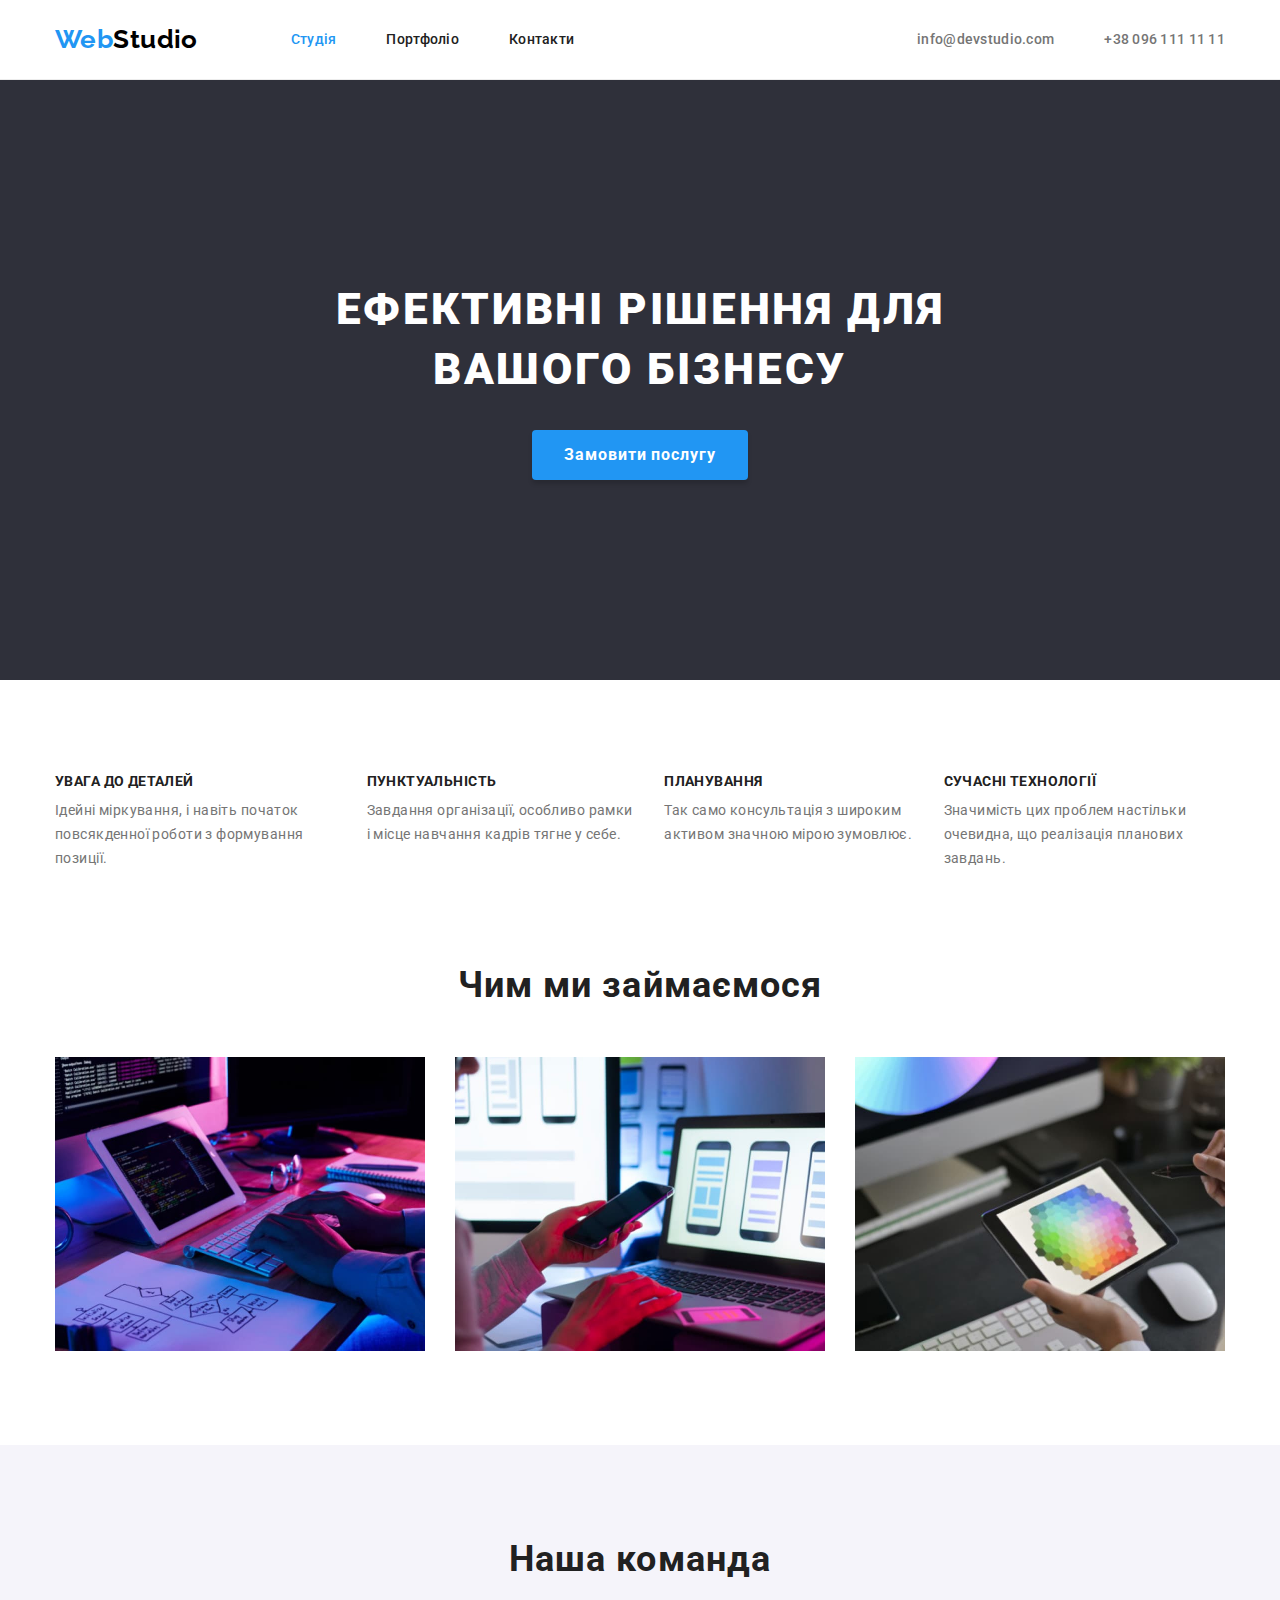
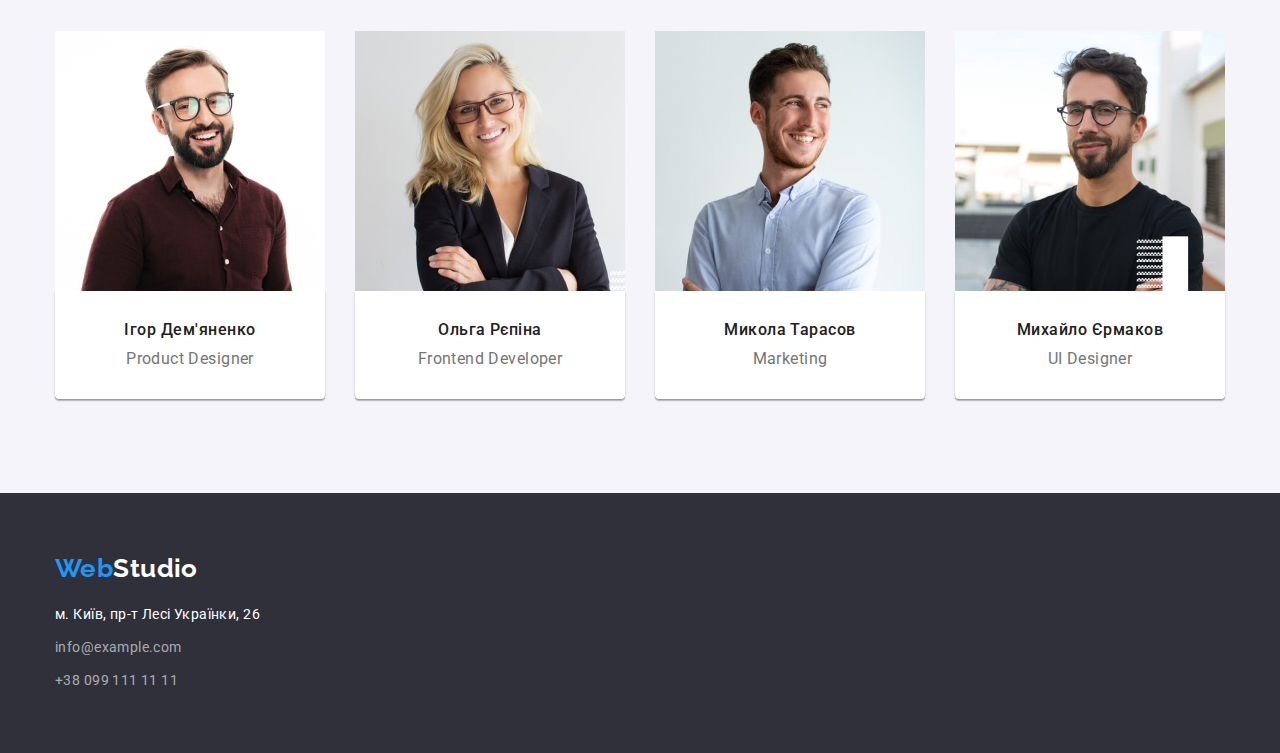
==== index.html @ d780b16a "з клонував третій репрозіторій в 4-й" ====
<!DOCTYPE html>
<html lang="uk">
  <head>
    <meta charset="UTF-8" />
    <meta http-equiv="X-UA-Compatible" content="IE=edge" />
    <meta name="viewport" content="width=device-width, initial-scale=1.0" />
    <title>Document</title>
    <link rel="preconnect" href="https://fonts.googleapis.com" />
    <link rel="preconnect" href="https://fonts.gstatic.com" crossorigin />
    <link
      href="https://fonts.googleapis.com/css2?family=Raleway:wght@700&family=Roboto:wght@400;500;700;900&display=swap"
      rel="stylesheet"
    />
    <link
      rel="stylesheet"
      href="https://cdnjs.cloudflare.com/ajax/libs/modern-normalize/1.0.0/modern-normalize.min.css"
    />
    <link rel="stylesheet" href="./css/styles.css" />
  </head>

  <body>
    <!--HEADER-->
    <header class="header">
      <div class="container header-container">
        <nav class="main-nav">
          <a class="header-text link" href="x"><span class="text-link">Web</span>Studio</a>
          <ul class="header-box list">
            <li class="box-item">
              <a class="item-link current link" href="x">Студія</a>
            </li>
            <li class="box-item">
              <a class="item-link link" href="./portfolio.html">Портфоліо</a>
            </li>
            <li class="box-item">
              <a class="item-link link" href="x">Контакти</a>
            </li>
          </ul>
        </nav>

        <div class="header-contact">
          <ul class="header-list list">
            <li class="header-item">
              <a class="link-item link" href="mailto:info@devstudio.com">info@devstudio.com</a>
            </li>
            <li class="header-item">
              <a class="list-link link" href="tel:+380961111111">+38 096 111 11 11</a>
            </li>
          </ul>
        </div>
      </div>
    </header>

    <!--MAIN-->
    <main class="main">
      <section class="section-hero">
        <div class="container">
          <h1 class="main-title">Ефективні рішення для вашого бізнесу</h1>
          <button class="main-btn" type="button">Замовити послугу</button>
        </div>
      </section>

      <section class="section item">
        <div class="container">
          <h2 class="visually-hidden">переваги</h2>
          <ul class="container-item list">
            <li class="item-lists">
              <h3 class="container-subtitle">УВАГА ДО ДЕТАЛЕЙ</h3>
              <p class="container-text">
                Ідейні міркування, і навіть початок повсякденної роботи з формування позиції.
              </p>
            </li>
            <li class="item-lists">
              <h3 class="container-subtitle">ПУНКТУАЛЬНІСТЬ</h3>
              <p class="container-text">
                Завдання організації, особливо рамки і місце навчання кадрів тягне у себе.
              </p>
            </li>
            <li class="item-lists">
              <h3 class="container-subtitle">ПЛАНУВАННЯ</h3>
              <p class="container-text">
                Так само консультація з широким активом значною мірою зумовлює.
              </p>
            </li>
            <li class="item-lists">
              <h3 class="container-subtitle">СУЧАСНІ ТЕХНОЛОГІЇ</h3>
              <p class="container-text">
                Значимість цих проблем настільки очевидна, що реалізація планових завдань.
              </p>
            </li>
          </ul>
        </div>
      </section>

      <!--Секція Чим ми займаємось-->
      <section class="section box">
        <div class="container">
          <h2 class="box-title">Чим ми займаємося</h2>
          <ul class="box-items list">
            <li class="section-images">
              <img
                class="box-img"
                src="./images/imgcom.jpg"
                alt="робота за компьютером"
                width="370"
                height="294"
              />
            </li>
            <li class="section-images">
              <img
                class="box-img"
                src="./images/imgmob.jpg"
                alt="робота із мобільними додатками"
                width="370"
                height="294"
              />
            </li>
            <li class="section-images">
              <img
                class="box-img"
                src="./images/box.jpg"
                alt="робота із кольором за компьютером"
                width="370"
                height="294"
              />
            </li>
          </ul>
        </div>
      </section>
      <!--Секція наша команда-->
      <section class="section command">
        <div class="container">
          <h2 class="list-title">Наша команда</h2>
          <ul class="list-item list">
            <li class="command-list">
              <img
                class="list-img"
                src="./images/imgid.jpg"
                alt="Ігор Дем'яненко"
                width="270"
                height="260"
              />
              <div class="command-main">
                <h3 class="list-subtitle">Ігор Дем'яненко</h3>
                <p class="list-text">Product Designer</p>
              </div>
            </li>
            <li class="command-list">
              <img
                class="list-img"
                src="./images/imgor.jpg"
                alt="Ольга Рєпіна"
                width="270"
                height="260"
              />
              <div class="command-main">
                <h3 class="list-subtitle">Ольга Рєпіна</h3>
                <p class="list-text">Frontend Developer</p>
              </div>
            </li>
            <li class="command-list">
              <img
                class="list-img"
                src="./images/imgmt.jpg"
                alt="Микола Тарасов"
                width="270"
                height="260"
              />
              <div class="command-main">
                <h3 class="list-subtitle">Микола Тарасов</h3>
                <p class="list-text">Marketing</p>
              </div>
            </li>
            <li class="command-list">
              <img
                class="list-img"
                src="./images/imgme.jpg"
                alt="Михайло Єрмаков"
                width="270"
                height="260"
              />
              <div class="command-main">
                <h3 class="list-subtitle">Михайло Єрмаков</h3>
                <p class="list-text">UI Designer</p>
              </div>
            </li>
          </ul>
        </div>
      </section>
    </main>
    <!--FOOTER-->
    <footer class="footer">
      <div class="container">
        <a class="footer-link link" href="x"><span class="text-list">Web</span>Studio</a>

        <address class="adress-page">
          <ul class="page-box list">
            <li class="box-list">
              <a
                class="box-link link"
                href="r-pagehttps://goo.gl/maps/kPVRU7UFDcs5jLM89"
                target="_blank"
                rel="noopener noreferrer"
                >м. Київ, пр-т Лесі Українки, 26</a
              >
            </li>
            <li class="box-list">
              <a class="link-mail link" href="mailto:info@example.com">info@example.com</a>
            </li>
            <li class="box-list">
              <a class="link-tel link" href="tel:+380991111111">+38 099 111 11 11</a>
            </li>
          </ul>
        </address>
      </div>
    </footer>
  </body>
</html>
---- css/styles.css ----
/* колір основного текста  #212121  */
/* вторичний колір #757575 */
/* билий колір основного текста #FFFFFF */
/* акцент колір кнопкі #2196F3 */
/* прозорий білий rgba(255, 255, 255, 0.6) */

:root {
  --primary-text-color: #212121;
  --title-text-color: #757575;
  --acent-color: #2196f3;
  --white-text-color: #ffffff;
  --transparent-white-color: rgba(255, 255, 255, 0.6);
  --black-text-color: #000000;
  --hero-color: #2f303a;
  --color-section-command: #f5f4fa;
  --border-header: #ececec;
  --border-color-portfolio: #f5f4fa;
}
/* html {
  box-sizing: border-box;
}
*,
*::before,
*::after {
  box-sizing: inherit;
} */

body {
  font-family: 'Roboto', sans-serif;
  background-color: var(--white-text-color);
  color: var(--primary-text-color);
  font-size: 14px;
  letter-spacing: 0.03em;
}
.container {
  margin: 0 auto;
  padding-left: 15px;
  padding-right: 15px;
  width: 1200px;
  /* outline: 2px solid tomato; */
}

.link {
  text-decoration: none;
}

.list {
  list-style: none;
}

h1,
h2,
h3,
h4,
h5,
h6,
p {
  margin-bottom: 0;
  margin-top: 0;
}

ul,
ol {
  margin: 0;
  padding-left: 0;
}

.visually-hidden {
  position: absolute;
  white-space: nowrap;
  width: 1px;
  height: 1px;
  overflow: hidden;
  border: 0;
  padding: 0;
  clip: rect(0 0 0 0);
  clip-path: inset(50%);
  margin: -1px;
}

.section {
  padding-top: 94px;
  padding-bottom: 94px;
}

img {
  display: block;
  max-width: 100%;
  height: auto;
  /* overflow: hidden; */
}

/*----------------------HEADER-------------------------------------*/

.header {
  border-bottom: 1px solid var(--border-header);
}

.header-container {
  display: flex;
  align-items: center;
}

.main-nav {
  display: flex;
  align-items: center;
}

.header-text {
  padding: 24px 0;
  margin-right: 93px;
}

.header-box {
  display: flex;
  gap: 50px;
}

.header-text {
  font-family: 'Raleway', sans-serif;
  font-weight: 700;
  font-size: 26px;
  line-height: 1.19;

  color: var(--black-text-color);
}

.text-link {
  color: var(--acent-color);
}

.item-link {
  padding: 32px 0;
  font-style: normal;
  font-weight: 500;
  line-height: 1.14;
  letter-spacing: 0.02em;

  color: var(--primary-text-color);
}

.item-link:hover,
.item-link:focus {
  color: var(--acent-color);
}

.header-contact {
  display: flex;
  margin-left: auto;
  align-items: center;
}

.header-list {
  display: flex;
  gap: 50px;
}
.header-items {
  margin-right: auto;
}

.header-link {
  font-style: normal;
  font-weight: 500;
  line-height: 1.14;
  letter-spacing: 0.02em;

  color: var(--acent-color);
}

.list-link,
.link-item {
  font-style: normal;
  font-weight: 500;
  line-height: 1.14;
  letter-spacing: 0.02em;

  color: var(--title-text-color);
}

.list-link:hover,
.list-link:focus {
  color: var(--acent-color);
}

.link-item:hover,
.link-item:focus {
  color: var(--acent-color);
}

/* ------------Main hero ------------------*/

.section-hero {
  padding-top: 200px;
  padding-bottom: 200px;

  background-color: var(--hero-color);
}

.main-title {
  margin-left: auto;
  margin-right: auto;
  margin-bottom: 30px;

  max-width: 696px;
  font-weight: 900;
  font-size: 44px;
  line-height: 1.36;
  text-align: center;
  letter-spacing: 0.06em;
  text-transform: uppercase;

  color: var(--white-text-color);
}

.main-btn {
  display: block;
  margin-left: auto;
  margin-right: auto;
  padding: 10px 32px;

  font-style: normal;
  font-weight: 700;
  font-size: 16px;
  line-height: 1.87;
  letter-spacing: 0.06em;
  min-width: 216px;

  cursor: pointer;
  color: var(--white-text-color);
  background: var(--acent-color);
  box-shadow: 0px 4px 4px rgba(0, 0, 0, 0.15);
  border-radius: 4px;
  border: none;
}

.main-btn:hover,
.main-btn:focus {
  color: var(--acent-color);
  background-color: var(--white-text-color);
}

/* -------------Section Перевагт------------- */

.container-item {
  display: flex;
}

.item-lists:not(:last-child) {
  margin-right: 30px;
}

.container-subtitle {
  margin-bottom: 10px;

  font-weight: 700;
  font-size: 14px;
  line-height: 1.14;
  letter-spacing: 0.03em;
  text-transform: uppercase;
  color: var(--primary-text-color);
}

.container-text {
  font-weight: 400;
  line-height: 1.71;
  letter-spacing: 0.03em;
  color: var(--title-text-color);
}

/* ---------Section Чим займаємось------------ */
.box {
  padding-top: 0;
}

.box-title {
  text-align: center;
  margin-bottom: 50px;

  font-weight: 700;
  font-size: 36px;
  line-height: 1.16;
  letter-spacing: 0.03em;
}

.box-items {
  display: flex;
}
.section-images:not(:last-child) {
  margin-right: 30px;
}

/* ----------------------Section Команда ---------------------------*/

.command {
  background-color: var(--color-section-command);
}

.list-title {
  text-align: center;
  margin-bottom: 50px;

  font-weight: 700;
  font-size: 36px;
  line-height: 1.16;
  letter-spacing: 0.03em;
}

.command-list:not(:last-child) {
  padding-right: 30px;
}

.list-item {
  display: flex;
}

.command-main {
  padding-top: 30px;
  padding-bottom: 30px;
  background: #ffffff;
  box-shadow: 0px 1px 3px rgba(0, 0, 0, 0.12), 0px 1px 1px rgba(0, 0, 0, 0.14),
    0px 2px 1px rgba(0, 0, 0, 0.2);
  border-radius: 0px 0px 4px 4px;
}

.list-subtitle {
  margin-bottom: 10px;
  text-align: center;

  font-weight: 500;
  font-size: 16px;
  line-height: 1.18;
  letter-spacing: 0.03em;
}

.list-text {
  text-align: center;

  font-size: 16px;
  line-height: 1.18;

  color: var(--title-text-color);
}

/* ------------------------------FOOTER---------------------------------- */
.footer {
  padding-top: 60px;
  padding-bottom: 60px;
  background: var(--hero-color);
}

.footer-link {
  font-family: 'Raleway';
  font-style: normal;
  font-weight: 700;
  font-size: 26px;
  line-height: 1.19;

  color: var(--white-text-color);
}

.text-list {
  color: var(--acent-color);
}

.adress-page {
  margin-top: 20px;
}

.box-list:not(:last-child) {
  margin-bottom: 9px;
}

.box-link {
  font-style: normal;
  line-height: 1.71;

  color: var(--white-text-color);
}

.link-mail,
.link-tel {
  font-style: normal;
  line-height: 1.71;

  color: var(--transparent-white-color);
}

.link-mail:hover,
.link-mail:focus {
  color: var(--acent-color);
}

.link-tel:hover,
.link-tel:focus {
  color: var(--acent-color);
}

/* ------------------------------P O R T F O L I O ------------------*/

/* ------------------------------header---------------------------- */

/* ------------------------Main --------------------------------------------*/

.content {
  display: flex;
  justify-content: center;
  align-items: center;
  gap: 8px;
  margin-bottom: 50px;
}

.content-link {
  padding: 6px 24px 6px 24px;

  font-family: 'Roboto';
  font-style: normal;
  font-weight: 500;
  font-size: 16px;
  line-height: 1.63;
  text-align: center;
  letter-spacing: 0.03em;
  max-height: 38px;

  background: var(--border-color-portfolio);
  border: transparent;
  border-radius: 4px;
  color: var(--primary-text-color);
}

.content-link:hover,
.content-link:focus {
  color: var(--white-text-color);
  background-color: var(--acent-color);
}

.current {
  color: var(--acent-color);
}

/* -------------Section Перелік-------------------- */

.list-inner {
  display: flex;
  flex-wrap: wrap;
  gap: 30px;
}

.inner-title {
  margin-bottom: 4px;

  font-weight: 700;
  font-size: 18px;
  line-height: 2;
  letter-spacing: 0.06em;
  color: var(--primary-text-color);
}

.inner-text {
  font-size: 16px;
  line-height: 1.88;
  letter-spacing: 0.03em;
  color: var(--title-text-color);
}

.discription-list {
  border: 1px solid var(--border-color-portfolio);
  padding: 20px 24px;
  border-top: 0;
}
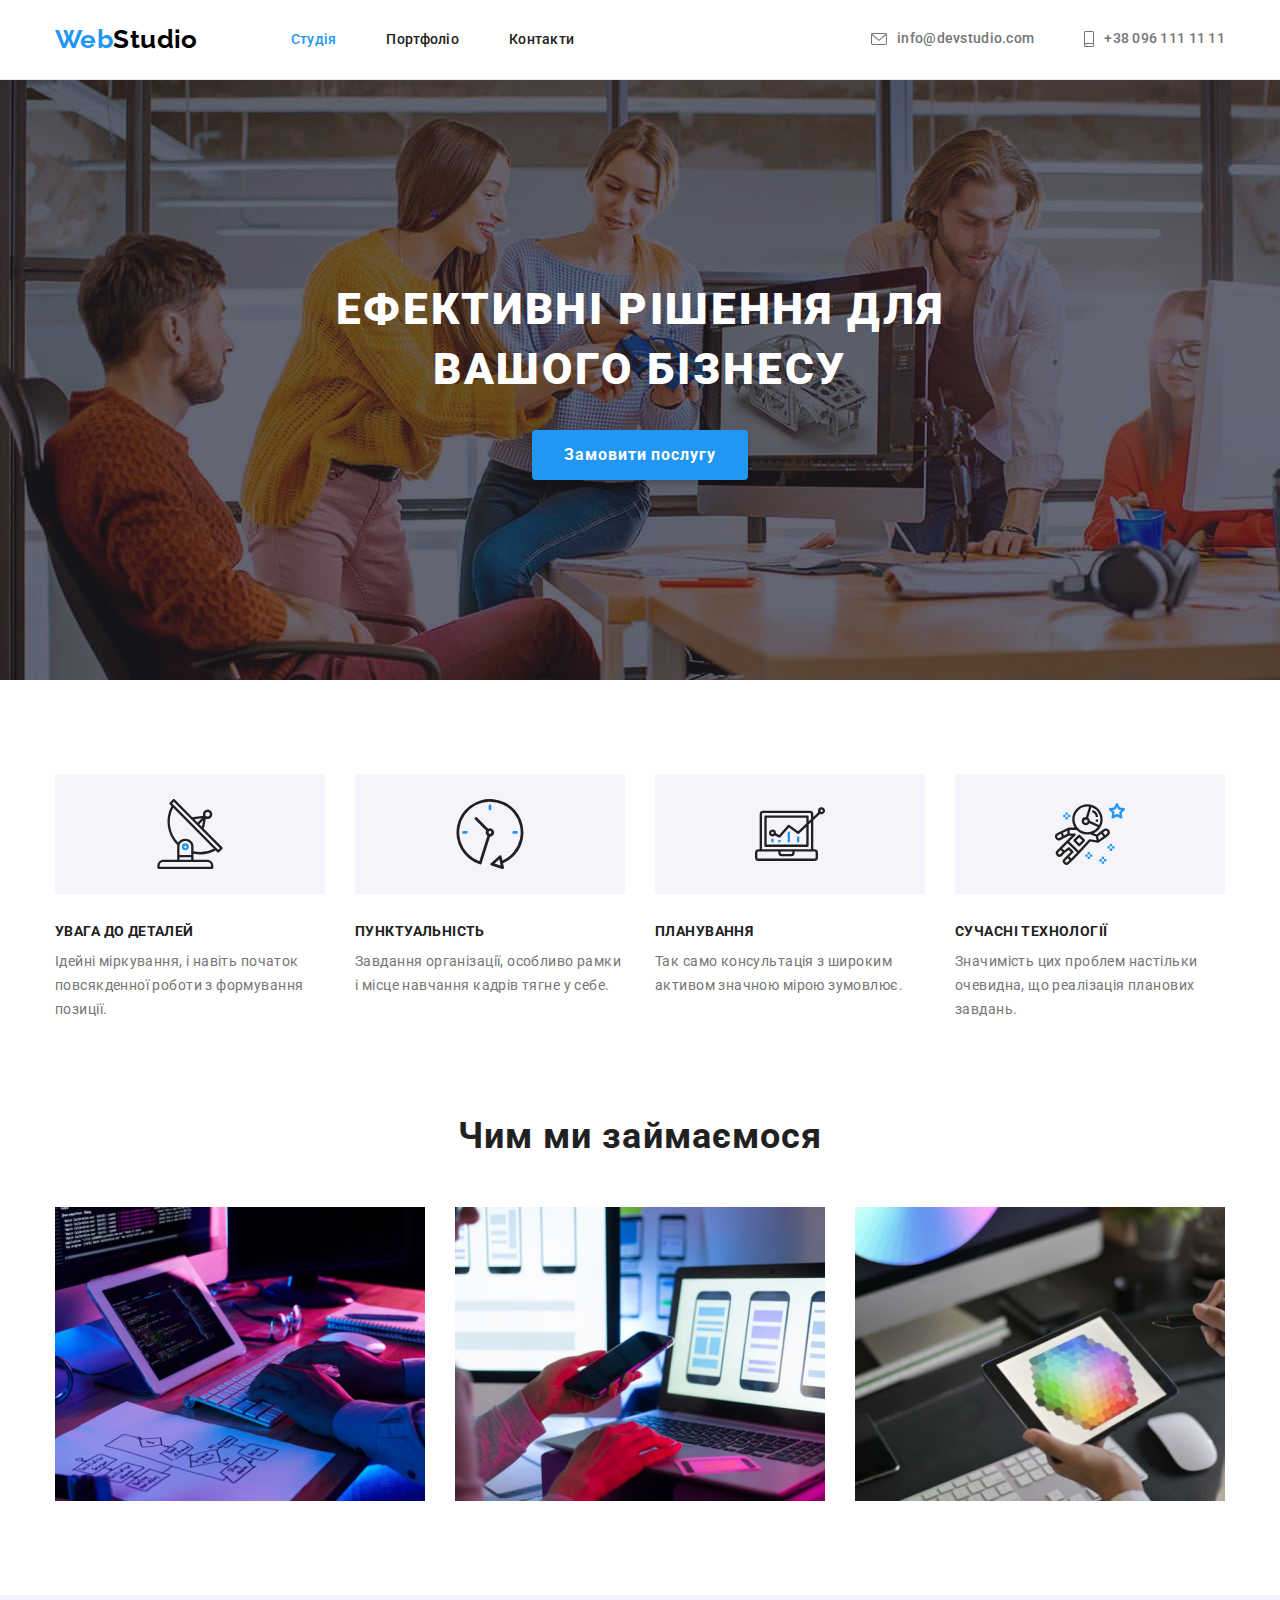
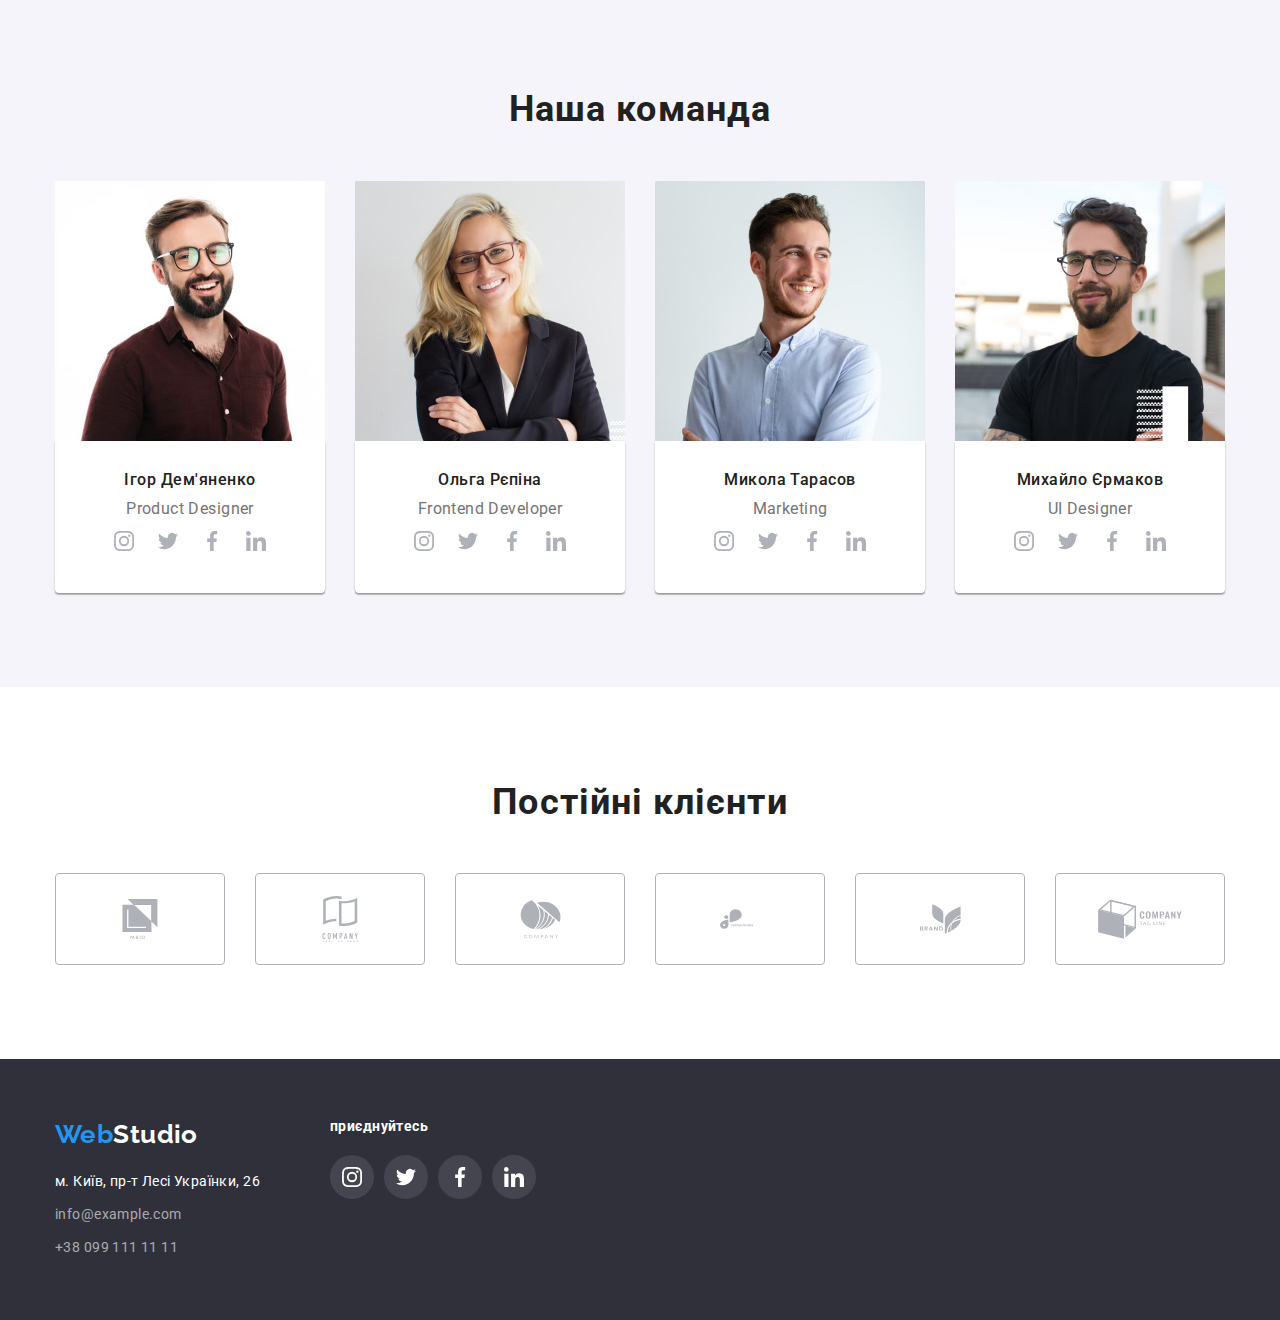
==== commit 84779523: "add home work 4" ====
--- a/index.html
+++ b/index.html
@@ -23,7 +23,9 @@
     <header class="header">
       <div class="container header-container">
         <nav class="main-nav">
-          <a class="header-text link" href="x"><span class="text-link">Web</span>Studio</a>
+          <a class="header-text link" href="x"
+            ><span class="text-link">Web</span>Studio</a
+          >
           <ul class="header-box list">
             <li class="box-item">
               <a class="item-link current link" href="x">Студія</a>
@@ -40,10 +42,20 @@
         <div class="header-contact">
           <ul class="header-list list">
             <li class="header-item">
-              <a class="link-item link" href="mailto:info@devstudio.com">info@devstudio.com</a>
+              <a class="link-item link" href="mailto:info@devstudio.com">
+                <svg class="header-block-icon" width="16" height="12">
+                  <use href="./images/symbol-defs.svg#icon-tel"></use>
+                </svg>
+                info@devstudio.com</a
+              >
             </li>
             <li class="header-item">
-              <a class="list-link link" href="tel:+380961111111">+38 096 111 11 11</a>
+              <a class="list-link link" href="tel:+380961111111">
+                <svg class="header-block-icon" width="10" height="16">
+                  <use href="./images/symbol-defs.svg#icon-smartphone"></use>
+                </svg>
+                +38 096 111 11 11</a
+              >
             </li>
           </ul>
         </div>
@@ -66,13 +78,15 @@
             <li class="item-lists">
               <h3 class="container-subtitle">УВАГА ДО ДЕТАЛЕЙ</h3>
               <p class="container-text">
-                Ідейні міркування, і навіть початок повсякденної роботи з формування позиції.
+                Ідейні міркування, і навіть початок повсякденної роботи з
+                формування позиції.
               </p>
             </li>
             <li class="item-lists">
               <h3 class="container-subtitle">ПУНКТУАЛЬНІСТЬ</h3>
               <p class="container-text">
-                Завдання організації, особливо рамки і місце навчання кадрів тягне у себе.
+                Завдання організації, особливо рамки і місце навчання кадрів
+                тягне у себе.
               </p>
             </li>
             <li class="item-lists">
@@ -84,7 +98,8 @@
             <li class="item-lists">
               <h3 class="container-subtitle">СУЧАСНІ ТЕХНОЛОГІЇ</h3>
               <p class="container-text">
-                Значимість цих проблем настільки очевидна, що реалізація планових завдань.
+                Значимість цих проблем настільки очевидна, що реалізація
+                планових завдань.
               </p>
             </li>
           </ul>
@@ -142,6 +157,42 @@
               <div class="command-main">
                 <h3 class="list-subtitle">Ігор Дем'яненко</h3>
                 <p class="list-text">Product Designer</p>
+                <ul class="command-social">
+                  <li class="command-soc-list">
+                    <a class="command-soc-link" href="">
+                      <svg class="icon-command" width="20" height="20">
+                        <use
+                          href="./images/symbol-defs.svg#icon-instagram"
+                        ></use>
+                      </svg>
+                    </a>
+                  </li>
+                  <li class="command-soc-list">
+                    <a class="command-soc-link" href="">
+                      <svg class="icon-command" width="20" height="20">
+                        <use href="./images/symbol-defs.svg#icon-twitter"></use>
+                      </svg>
+                    </a>
+                  </li>
+                  <li class="command-soc-list">
+                    <a class="command-soc-link" href="">
+                      <svg class="icon-command" width="20" height="20">
+                        <use
+                          href="./images/symbol-defs.svg#icon-facebook"
+                        ></use>
+                      </svg>
+                    </a>
+                  </li>
+                  <li class="command-soc-list">
+                    <a class="command-soc-link" href="">
+                      <svg class="icon-command" width="20" height="20">
+                        <use
+                          href="./images/symbol-defs.svg#icon-linkedin"
+                        ></use>
+                      </svg>
+                    </a>
+                  </li>
+                </ul>
               </div>
             </li>
             <li class="command-list">
@@ -155,6 +206,42 @@
               <div class="command-main">
                 <h3 class="list-subtitle">Ольга Рєпіна</h3>
                 <p class="list-text">Frontend Developer</p>
+                <ul class="command-social">
+                  <li class="command-soc-list">
+                    <a class="command-soc-link" href="">
+                      <svg class="icon-command" width="20" height="20">
+                        <use
+                          href="./images/symbol-defs.svg#icon-instagram"
+                        ></use>
+                      </svg>
+                    </a>
+                  </li>
+                  <li class="command-soc-list">
+                    <a class="command-soc-link" href="">
+                      <svg class="icon-command" width="20" height="20">
+                        <use href="./images/symbol-defs.svg#icon-twitter"></use>
+                      </svg>
+                    </a>
+                  </li>
+                  <li class="command-soc-list">
+                    <a class="command-soc-link" href="">
+                      <svg class="icon-command" width="20" height="20">
+                        <use
+                          href="./images/symbol-defs.svg#icon-facebook"
+                        ></use>
+                      </svg>
+                    </a>
+                  </li>
+                  <li class="command-soc-list">
+                    <a class="command-soc-link" href="">
+                      <svg class="icon-command" width="20" height="20">
+                        <use
+                          href="./images/symbol-defs.svg#icon-linkedin"
+                        ></use>
+                      </svg>
+                    </a>
+                  </li>
+                </ul>
               </div>
             </li>
             <li class="command-list">
@@ -168,6 +255,42 @@
               <div class="command-main">
                 <h3 class="list-subtitle">Микола Тарасов</h3>
                 <p class="list-text">Marketing</p>
+                <ul class="command-social">
+                  <li class="command-soc-list">
+                    <a class="command-soc-link" href="">
+                      <svg class="icon-command" width="20" height="20">
+                        <use
+                          href="./images/symbol-defs.svg#icon-instagram"
+                        ></use>
+                      </svg>
+                    </a>
+                  </li>
+                  <li class="command-soc-list">
+                    <a class="command-soc-link" href="">
+                      <svg class="icon-command" width="20" height="20">
+                        <use href="./images/symbol-defs.svg#icon-twitter"></use>
+                      </svg>
+                    </a>
+                  </li>
+                  <li class="command-soc-list">
+                    <a class="command-soc-link" href="">
+                      <svg class="icon-command" width="20" height="20">
+                        <use
+                          href="./images/symbol-defs.svg#icon-facebook"
+                        ></use>
+                      </svg>
+                    </a>
+                  </li>
+                  <li class="command-soc-list">
+                    <a class="command-soc-link" href="">
+                      <svg class="icon-command" width="20" height="20">
+                        <use
+                          href="./images/symbol-defs.svg#icon-linkedin"
+                        ></use>
+                      </svg>
+                    </a>
+                  </li>
+                </ul>
               </div>
             </li>
             <li class="command-list">
@@ -181,36 +304,165 @@
               <div class="command-main">
                 <h3 class="list-subtitle">Михайло Єрмаков</h3>
                 <p class="list-text">UI Designer</p>
+                <ul class="command-social">
+                  <li class="command-soc-list">
+                    <a class="command-soc-link" href="">
+                      <svg class="icon-command" width="20" height="20">
+                        <use
+                          href="./images/symbol-defs.svg#icon-instagram"
+                        ></use>
+                      </svg>
+                    </a>
+                  </li>
+                  <li class="command-soc-list">
+                    <a class="command-soc-link" href="">
+                      <svg class="icon-command" width="20" height="20">
+                        <use href="./images/symbol-defs.svg#icon-twitter"></use>
+                      </svg>
+                    </a>
+                  </li>
+                  <li class="command-soc-list">
+                    <a class="command-soc-link" href="">
+                      <svg class="icon-command" width="20" height="20">
+                        <use
+                          href="./images/symbol-defs.svg#icon-facebook"
+                        ></use>
+                      </svg>
+                    </a>
+                  </li>
+                  <li class="command-soc-list">
+                    <a class="command-soc-link" href="">
+                      <svg class="icon-command" width="20" height="20">
+                        <use
+                          href="./images/symbol-defs.svg#icon-linkedin"
+                        ></use>
+                      </svg>
+                    </a>
+                  </li>
+                </ul>
               </div>
+            </li>
+          </ul>
+        </div>
+      </section>
+      <!--------------------------------section client----------------------------->
+      <section class="section">
+        <div class="container">
+          <h2 class="client-titlle">Постійні клієнти</h2>
+          <ul class="client-item">
+            <li class="client-list">
+              <a class="client-link" href="">
+                <svg class="icon-command" width="84" height="40">
+                  <use href="./images/symbol-defs.svg#icon-group1"></use>
+                </svg>
+              </a>
+            </li>
+            <li class="client-list">
+              <a class="client-link" href="">
+                <svg class="icon-command" width="41" height="46">
+                  <use href="./images/symbol-defs.svg#icon-group"></use>
+                </svg>
+              </a>
+            </li>
+            <li class="client-list">
+              <a class="client-link" href="">
+                <svg class="icon-command" width="41" height="46">
+                  <use href="./images/symbol-defs.svg#icon-group3"></use>
+                </svg>
+              </a>
+            </li>
+            <li class="client-list">
+              <a class="client-link" href="">
+                <svg class="icon-command" width="41" height="46">
+                  <use href="./images/symbol-defs.svg#icon-group4"></use>
+                </svg>
+              </a>
+            </li>
+            <li class="client-list">
+              <a class="client-link" href="">
+                <svg class="icon-command" width="41" height="46">
+                  <use href="./images/symbol-defs.svg#icon-brand"></use>
+                </svg>
+              </a>
+            </li>
+            <li class="client-list">
+              <a class="client-link" href="">
+                <svg class="icon-command" width="84" height="40">
+                  <use href="./images/symbol-defs.svg#icon-group5"></use>
+                </svg>
+              </a>
             </li>
           </ul>
         </div>
       </section>
     </main>
+
     <!--FOOTER-->
     <footer class="footer">
-      <div class="container">
-        <a class="footer-link link" href="x"><span class="text-list">Web</span>Studio</a>
-
-        <address class="adress-page">
-          <ul class="page-box list">
-            <li class="box-list">
-              <a
-                class="box-link link"
-                href="r-pagehttps://goo.gl/maps/kPVRU7UFDcs5jLM89"
-                target="_blank"
-                rel="noopener noreferrer"
-                >м. Київ, пр-т Лесі Українки, 26</a
-              >
-            </li>
-            <li class="box-list">
-              <a class="link-mail link" href="mailto:info@example.com">info@example.com</a>
-            </li>
-            <li class="box-list">
-              <a class="link-tel link" href="tel:+380991111111">+38 099 111 11 11</a>
-            </li>
-          </ul>
-        </address>
+      <div class="container footer-container">
+        <div class="footer-block">
+          <a class="footer-link link" href="x"
+            ><span class="text-list">Web</span>Studio</a
+          >
+
+          <address class="adress-page">
+            <ul class="page-box list">
+              <li class="box-list">
+                <a
+                  class="box-link link"
+                  href="r-pagehttps://goo.gl/maps/kPVRU7UFDcs5jLM89"
+                  target="_blank"
+                  rel="noopener noreferrer"
+                  >м. Київ, пр-т Лесі Українки, 26</a
+                >
+              </li>
+              <li class="box-list">
+                <a class="link-mail link" href="mailto:info@example.com"
+                  >info@example.com</a
+                >
+              </li>
+              <li class="box-list">
+                <a class="link-tel link" href="tel:+380991111111"
+                  >+38 099 111 11 11</a
+                >
+              </li>
+            </ul>
+          </address>
+        </div>
+        <div class="footer-block-wrap">
+          <h2 class="footer-block-title">приєднуйтесь</h2>
+          <ul class="footer-item-icon">
+            <li class="footer-block-list">
+              <a class="footer-block-link" href="">
+                <svg class="footer-block-icon" width="20" height="20">
+                  <use href="./images/symbol-defs.svg#icon-instagram"></use>
+                </svg>
+              </a>
+            </li>
+            <li class="footer-block-list">
+              <a class="footer-block-link" href="">
+                <svg class="footer-block-icon" width="20" height="20">
+                  <use href="./images/symbol-defs.svg#icon-twitter"></use>
+                </svg>
+              </a>
+            </li>
+            <li class="footer-block-list">
+              <a class="footer-block-link" href="">
+                <svg class="footer-block-icon" width="20" height="20">
+                  <use href="./images/symbol-defs.svg#icon-facebook"></use>
+                </svg>
+              </a>
+            </li>
+
+            <li class="footer-block-list">
+              <a class="footer-block-link" href="">
+                <svg class="footer-block-icon" width="20" height="20">
+                  <use href="./images/symbol-defs.svg#icon-linkedin"></use>
+                </svg>
+              </a>
+            </li>
+          </ul>
+        </div>
       </div>
     </footer>
   </body>
--- a/css/styles.css
+++ b/css/styles.css
@@ -11,10 +11,14 @@
   --white-text-color: #ffffff;
   --transparent-white-color: rgba(255, 255, 255, 0.6);
   --black-text-color: #000000;
-  --hero-color: #2f303a;
+  --footer-color: #2f303a;
   --color-section-command: #f5f4fa;
   --border-header: #ececec;
   --border-color-portfolio: #f5f4fa;
+  --hero-background-color: rgba(47, 48, 58, 0.4);
+  --background-color-icon-advantage: #f5f4fa;
+  --color-icon-command: #afb1b8;
+  --footer-background-icon: rgba(255, 255, 255, 10%);
 }
 /* html {
   box-sizing: border-box;
@@ -26,7 +30,7 @@
 } */
 
 body {
-  font-family: 'Roboto', sans-serif;
+  font-family: "Roboto", sans-serif;
   background-color: var(--white-text-color);
   color: var(--primary-text-color);
   font-size: 14px;
@@ -117,7 +121,7 @@
 }
 
 .header-text {
-  font-family: 'Raleway', sans-serif;
+  font-family: "Raleway", sans-serif;
   font-weight: 700;
   font-size: 26px;
   line-height: 1.19;
@@ -169,6 +173,9 @@
 
 .list-link,
 .link-item {
+  display: flex;
+  align-items: center;
+
   font-style: normal;
   font-weight: 500;
   line-height: 1.14;
@@ -187,13 +194,29 @@
   color: var(--acent-color);
 }
 
+.header-block-icon {
+  box-sizing: border-box;
+  fill: currentColor;
+  margin-right: 10px;
+  margin-bottom: 0;
+}
+
 /* ------------Main hero ------------------*/
 
 .section-hero {
+  max-width: 1600px;
+  min-height: 600px;
   padding-top: 200px;
   padding-bottom: 200px;
-
-  background-color: var(--hero-color);
+  margin-left: auto;
+  margin-right: auto;
+  background-image: linear-gradient(
+      to right,
+      rgba(47, 48, 58, 0.4),
+      rgba(47, 48, 58, 0.4)
+    ),
+    url(../images/Img.jpg);
+  background-repeat: no-repeat;
 }
 
 .main-title {
@@ -239,7 +262,7 @@
   background-color: var(--white-text-color);
 }
 
-/* -------------Section Перевагт------------- */
+/* -------------Section Переваги------------- */
 
 .container-item {
   display: flex;
@@ -247,6 +270,48 @@
 
 .item-lists:not(:last-child) {
   margin-right: 30px;
+}
+.item-lists:not(:last-child) {
+  margin-right: 30px;
+}
+
+.item-lists::before {
+  display: block;
+  content: "";
+  margin-bottom: 30px;
+  padding: 25px 100px;
+
+  width: 270px;
+  height: 120px;
+
+  background-repeat: no-repeat;
+  background-position: center;
+  background: var(--background-color-icon-advantage);
+  border-radius: 4px;
+}
+
+.item-lists:nth-child(1)::before {
+  background-image: url(../images/antenna\ 1.svg);
+  background-repeat: no-repeat;
+  background-position: center;
+}
+
+.item-lists:nth-child(2)::before {
+  background-image: url(../images/clock.svg);
+  background-repeat: no-repeat;
+  background-position: center;
+}
+
+.item-lists:nth-child(3)::before {
+  background-image: url(../images/diagram.svg);
+  background-repeat: no-repeat;
+  background-position: center;
+}
+
+.item-lists:nth-child(4)::before {
+  background-image: url(../images/astronaut.svg);
+  background-repeat: no-repeat;
+  background-position: center;
 }
 
 .container-subtitle {
@@ -341,15 +406,93 @@
   color: var(--title-text-color);
 }
 
+.command-social {
+  display: flex;
+  justify-content: center;
+  list-style: none;
+}
+.command-soc-list {
+  height: 44px;
+  width: 44px;
+}
+
+.command-soc-link:hover,
+.command-soc-link:focus {
+  background-color: var(--acent-color);
+  color: var(--white-text-color);
+}
+
+.command-soc-link {
+  display: flex;
+  align-items: center;
+  justify-content: center;
+
+  height: 100%;
+  width: 100%;
+  border-radius: 50%;
+
+  fill: var(--color-icon-command);
+}
+
+.icon-command:hover,
+.icon-command:focus {
+  fill: var(--white-text-color);
+}
+
+/* -----------------------section client------------------ */
+
+.client-titlle {
+  display: block;
+  margin-bottom: 50px;
+  font-style: normal;
+  font-weight: 700;
+  font-size: 36px;
+  line-height: 1.17;
+  text-align: center;
+  letter-spacing: 0.03em;
+}
+
+.client-item {
+  display: flex;
+  gap: 30px;
+  padding: 0;
+  margin: 0;
+  list-style: none;
+}
+
+.client-list {
+  width: 170px;
+  height: 92px;
+  align-items: center;
+}
+
+.client-link {
+  display: flex;
+  width: 170px;
+  height: 92px;
+  justify-content: center;
+  align-items: center;
+  border: 1px solid #afb1b8;
+  border-radius: 4px;
+  box-sizing: border-box;
+}
+
+.icon-command {
+  fill: var(--color-icon-command);
+}
 /* ------------------------------FOOTER---------------------------------- */
 .footer {
   padding-top: 60px;
   padding-bottom: 60px;
-  background: var(--hero-color);
+  background: var(--footer-color);
+}
+
+.footer-container {
+  display: flex;
 }
 
 .footer-link {
-  font-family: 'Raleway';
+  font-family: "Raleway";
   font-style: normal;
   font-weight: 700;
   font-size: 26px;
@@ -395,6 +538,57 @@
   color: var(--acent-color);
 }
 
+/* ------------------------------FOOTER 2--------------------------- */
+
+.footer-block-wrap {
+  display: block;
+  margin-left: 70px;
+}
+
+.footer-block-title {
+  margin-bottom: 20px;
+
+  font-family: "Roboto";
+  font-style: normal;
+  font-weight: 700;
+  font-size: 14px;
+  line-height: 1.14;
+  letter-spacing: 0.03em;
+
+  color: var(--white-text-color);
+}
+
+.footer-item-icon {
+  display: flex;
+  justify-content: space-between;
+  gap: 10px;
+  list-style: none;
+}
+
+.footer-block-list {
+  display: flex;
+  width: 44px;
+  height: 44px;
+}
+
+.footer-block-link:hover {
+  background-color: var(--acent-color);
+}
+
+.footer-block-link {
+  display: flex;
+  justify-content: center;
+  align-items: center;
+  width: 100%;
+  height: 100%;
+  border-radius: 50%;
+  background-color: var(--footer-background-icon);
+}
+
+.footer-block-icon {
+  fill: var(--white-text-color);
+}
+
 /* ------------------------------P O R T F O L I O ------------------*/
 
 /* ------------------------------header---------------------------- */
@@ -412,7 +606,7 @@
 .content-link {
   padding: 6px 24px 6px 24px;
 
-  font-family: 'Roboto';
+  font-family: "Roboto";
   font-style: normal;
   font-weight: 500;
   font-size: 16px;
@@ -445,6 +639,12 @@
   gap: 30px;
 }
 
+.portfolio-box:hover,
+.portfolio-box:focus {
+  box-shadow: 0px 1px 1px rgba(0, 0, 0, 0.12), 0px 4px 4px rgba(0, 0, 0, 0.06),
+    1px 4px 6px rgba(0, 0, 0, 0.16);
+}
+
 .inner-title {
   margin-bottom: 4px;
 
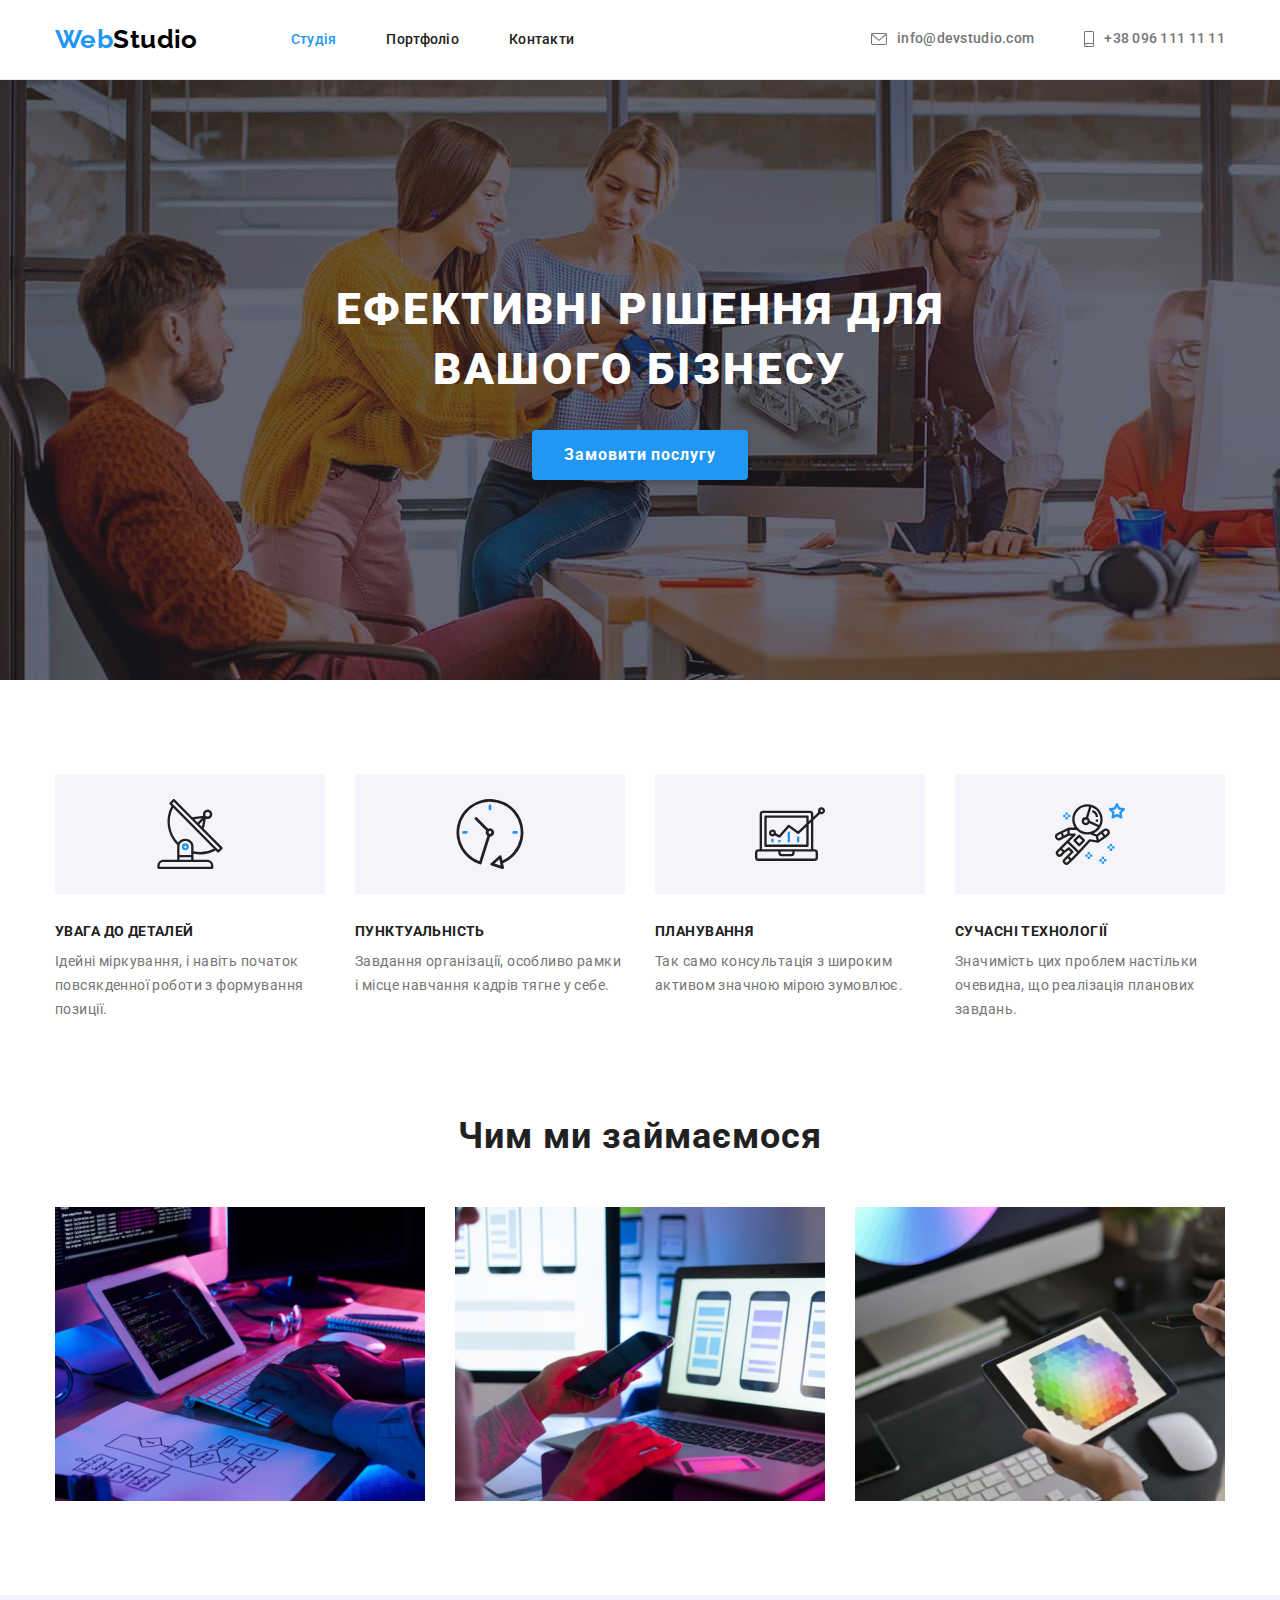
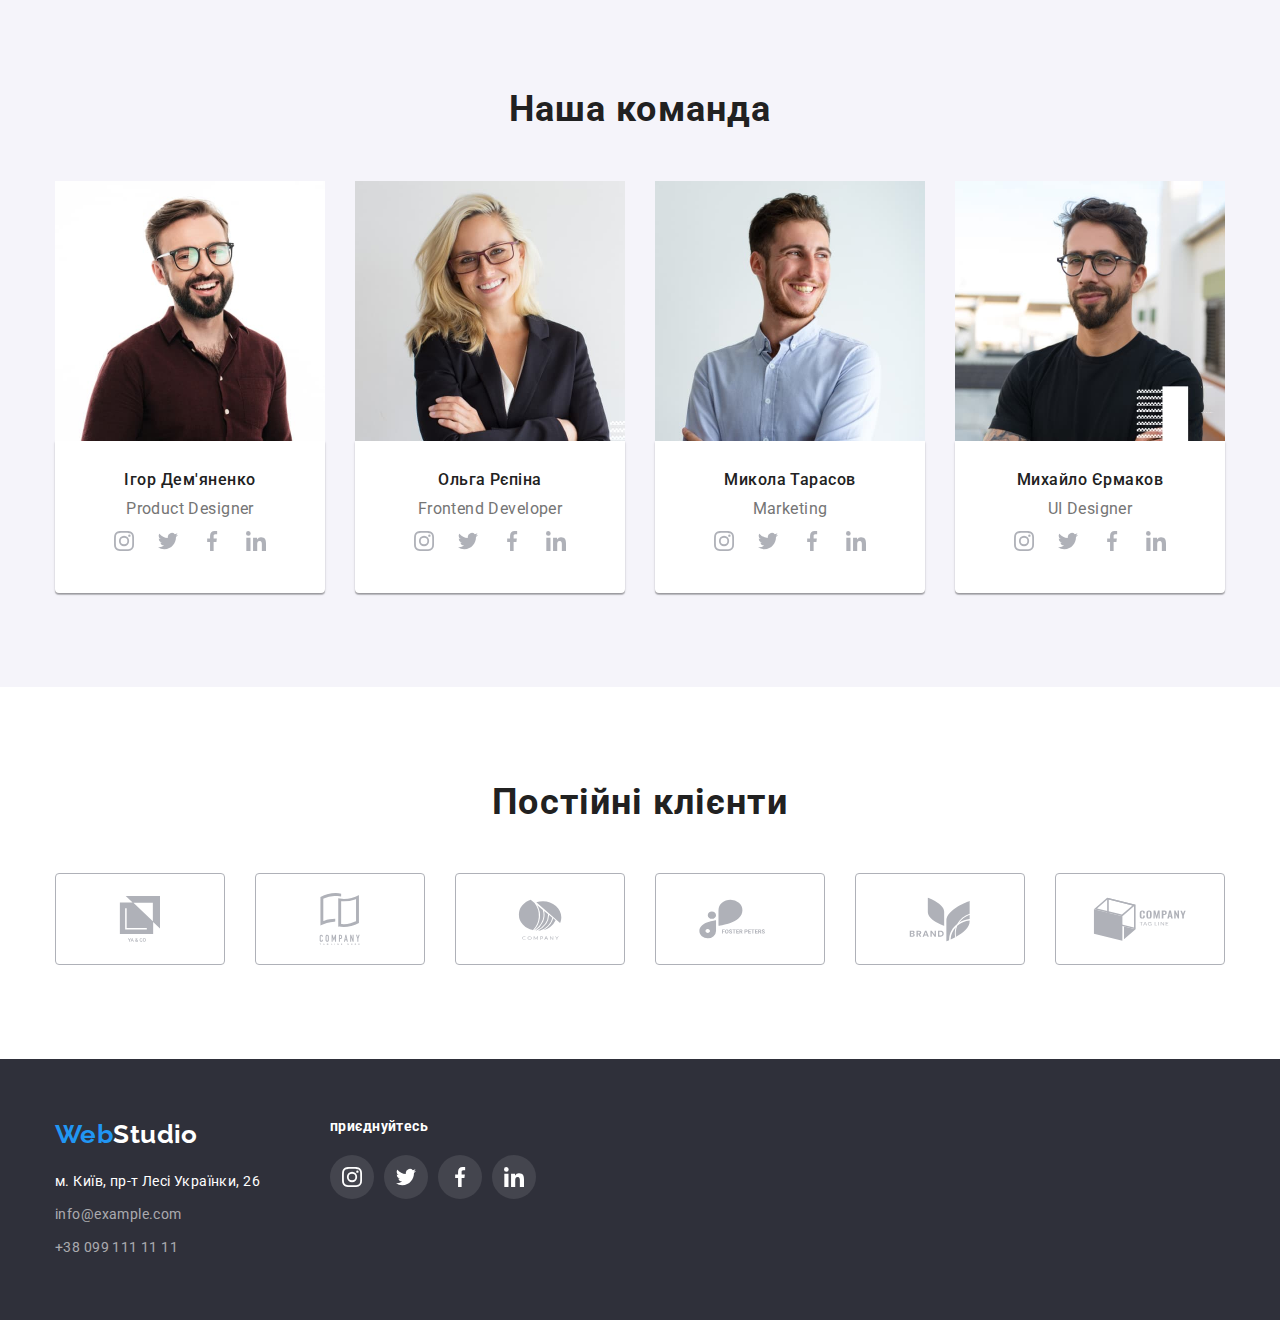
==== commit f11930b2: "add home work 4" ====
--- a/index.html
+++ b/index.html
@@ -352,42 +352,42 @@
           <ul class="client-item">
             <li class="client-list">
               <a class="client-link" href="">
-                <svg class="icon-command" width="84" height="40">
+                <svg class="icon-client" width="41" height="46">
                   <use href="./images/symbol-defs.svg#icon-group1"></use>
                 </svg>
               </a>
             </li>
             <li class="client-list">
               <a class="client-link" href="">
-                <svg class="icon-command" width="41" height="46">
+                <svg class="icon-client" width="4" height="52">
                   <use href="./images/symbol-defs.svg#icon-group"></use>
                 </svg>
               </a>
             </li>
             <li class="client-list">
               <a class="client-link" href="">
-                <svg class="icon-command" width="41" height="46">
+                <svg class="icon-client" width="43" height="41">
                   <use href="./images/symbol-defs.svg#icon-group3"></use>
                 </svg>
               </a>
             </li>
             <li class="client-list">
               <a class="client-link" href="">
-                <svg class="icon-command" width="41" height="46">
+                <svg class="icon-client" width="84" height="40">
                   <use href="./images/symbol-defs.svg#icon-group4"></use>
                 </svg>
               </a>
             </li>
             <li class="client-list">
               <a class="client-link" href="">
-                <svg class="icon-command" width="41" height="46">
+                <svg class="icon-client" width="63" height="45">
                   <use href="./images/symbol-defs.svg#icon-brand"></use>
                 </svg>
               </a>
             </li>
             <li class="client-list">
               <a class="client-link" href="">
-                <svg class="icon-command" width="84" height="40">
+                <svg class="icon-client" width="94" height="44">
                   <use href="./images/symbol-defs.svg#icon-group5"></use>
                 </svg>
               </a>
--- a/css/styles.css
+++ b/css/styles.css
@@ -419,7 +419,7 @@
 .command-soc-link:hover,
 .command-soc-link:focus {
   background-color: var(--acent-color);
-  color: var(--white-text-color);
+  /* color: var(--white-text-color); */
 }
 
 .command-soc-link {
@@ -466,20 +466,32 @@
   align-items: center;
 }
 
+.client-link:hover,
+.client-link:focus {
+  border-color: var(--acent-color);
+}
+
 .client-link {
   display: flex;
   width: 170px;
   height: 92px;
   justify-content: center;
   align-items: center;
-  border: 1px solid #afb1b8;
+  border: 1px solid var(--color-icon-command);
   border-radius: 4px;
   box-sizing: border-box;
-}
-
-.icon-command {
-  fill: var(--color-icon-command);
-}
+  color: var(--color-icon-command);
+}
+
+.icon-client {
+  width: 100%;
+  fill: currentColor;
+}
+
+.icon-client:hover {
+  fill: var(--acent-color);
+}
+
 /* ------------------------------FOOTER---------------------------------- */
 .footer {
   padding-top: 60px;
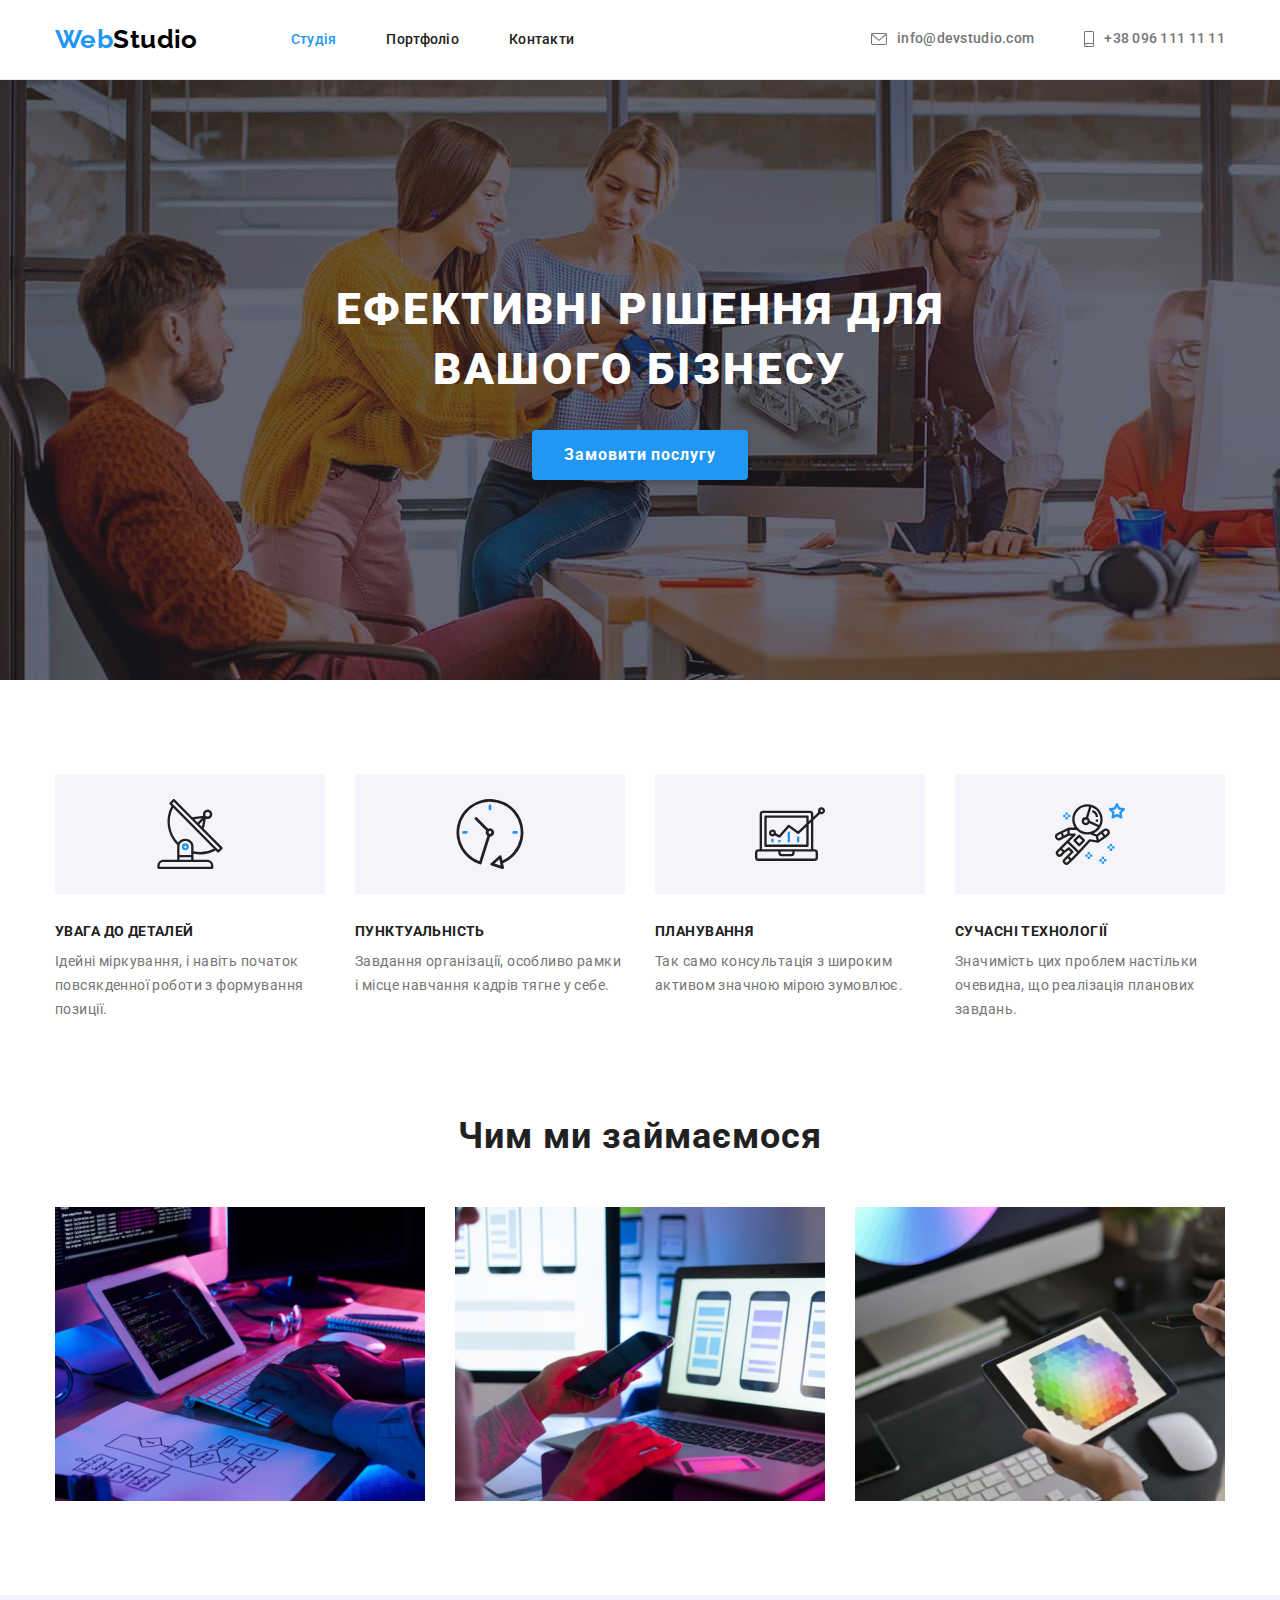
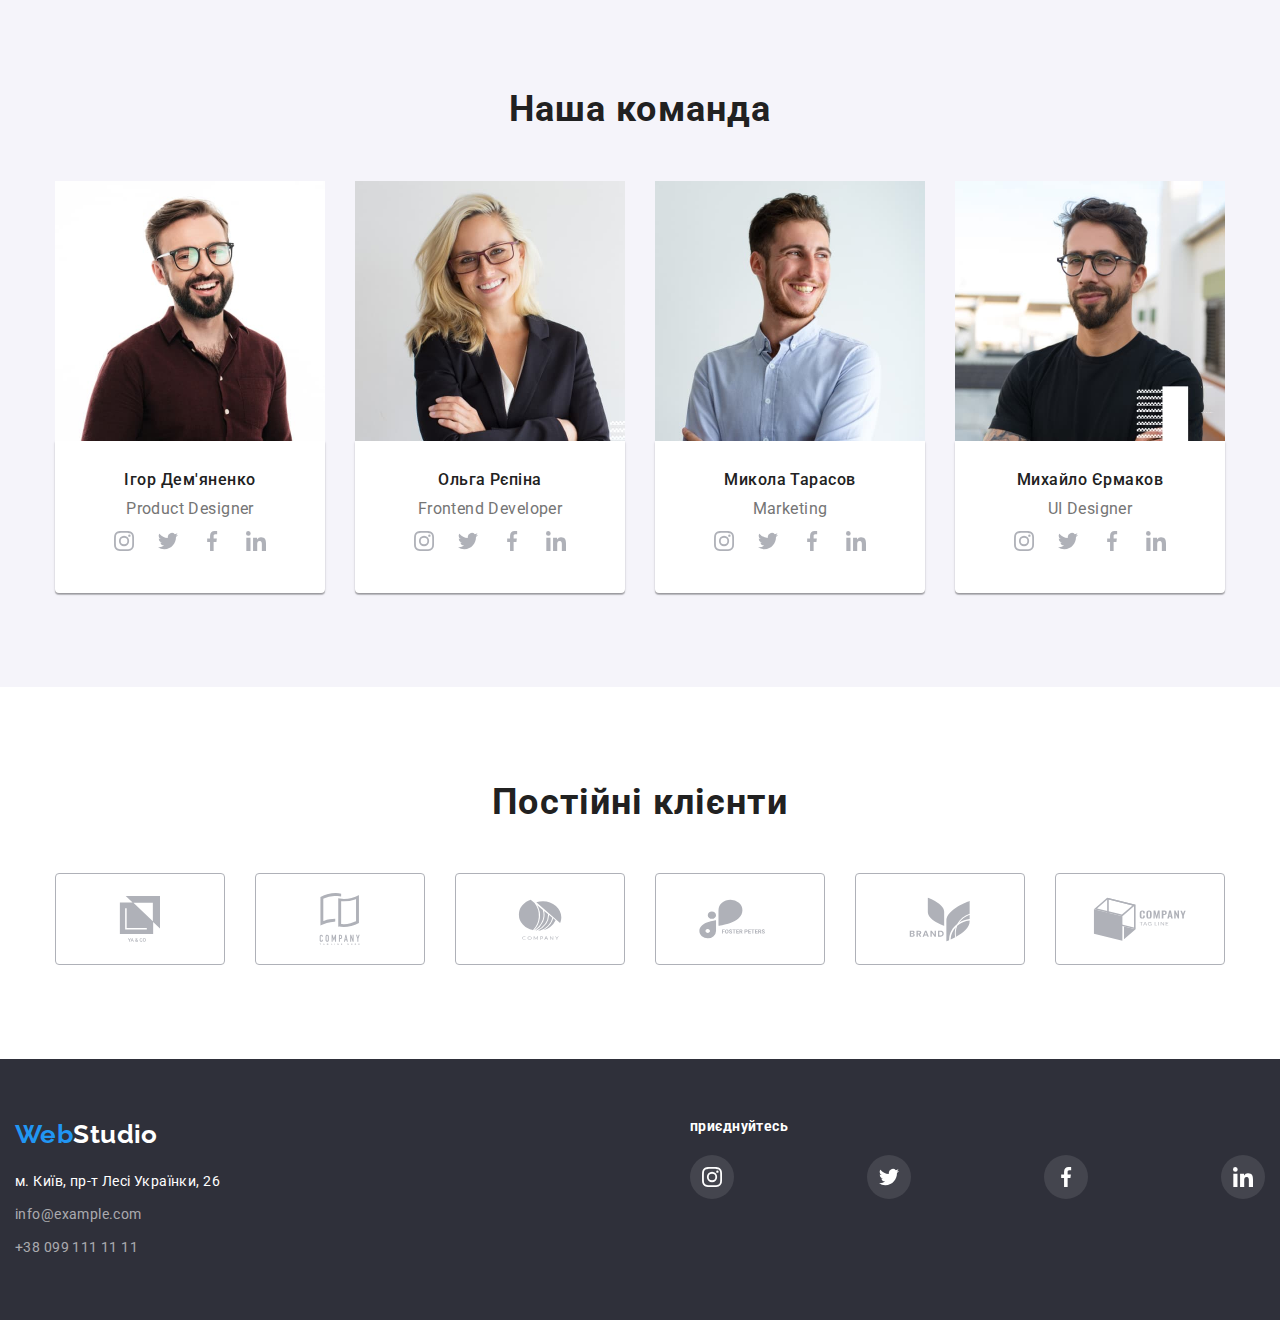
==== commit adb0fa8b: "вирівняв блокі футера" ====
--- a/index.html
+++ b/index.html
@@ -400,69 +400,67 @@
     <!--FOOTER-->
     <footer class="footer">
       <div class="container footer-container">
-        <div class="footer-block">
-          <a class="footer-link link" href="x"
-            ><span class="text-list">Web</span>Studio</a
-          >
-
-          <address class="adress-page">
-            <ul class="page-box list">
-              <li class="box-list">
-                <a
-                  class="box-link link"
-                  href="r-pagehttps://goo.gl/maps/kPVRU7UFDcs5jLM89"
-                  target="_blank"
-                  rel="noopener noreferrer"
-                  >м. Київ, пр-т Лесі Українки, 26</a
-                >
-              </li>
-              <li class="box-list">
-                <a class="link-mail link" href="mailto:info@example.com"
-                  >info@example.com</a
-                >
-              </li>
-              <li class="box-list">
-                <a class="link-tel link" href="tel:+380991111111"
-                  >+38 099 111 11 11</a
-                >
-              </li>
-            </ul>
-          </address>
-        </div>
-        <div class="footer-block-wrap">
-          <h2 class="footer-block-title">приєднуйтесь</h2>
-          <ul class="footer-item-icon">
-            <li class="footer-block-list">
-              <a class="footer-block-link" href="">
-                <svg class="footer-block-icon" width="20" height="20">
-                  <use href="./images/symbol-defs.svg#icon-instagram"></use>
-                </svg>
-              </a>
-            </li>
-            <li class="footer-block-list">
-              <a class="footer-block-link" href="">
-                <svg class="footer-block-icon" width="20" height="20">
-                  <use href="./images/symbol-defs.svg#icon-twitter"></use>
-                </svg>
-              </a>
-            </li>
-            <li class="footer-block-list">
-              <a class="footer-block-link" href="">
-                <svg class="footer-block-icon" width="20" height="20">
-                  <use href="./images/symbol-defs.svg#icon-facebook"></use>
-                </svg>
-              </a>
-            </li>
-
-            <li class="footer-block-list">
-              <a class="footer-block-link" href="">
-                <svg class="footer-block-icon" width="20" height="20">
-                  <use href="./images/symbol-defs.svg#icon-linkedin"></use>
-                </svg>
-              </a>
-            </li>
-          </ul>
-        </div>
+        <a class="footer-link link" href="x"
+          ><span class="text-list">Web</span>Studio</a
+        >
+
+        <address class="adress-page">
+          <ul class="page-box list">
+            <li class="box-list">
+              <a
+                class="box-link link"
+                href="r-pagehttps://goo.gl/maps/kPVRU7UFDcs5jLM89"
+                target="_blank"
+                rel="noopener noreferrer"
+                >м. Київ, пр-т Лесі Українки, 26</a
+              >
+            </li>
+            <li class="box-list">
+              <a class="link-mail link" href="mailto:info@example.com"
+                >info@example.com</a
+              >
+            </li>
+            <li class="box-list">
+              <a class="link-tel link" href="tel:+380991111111"
+                >+38 099 111 11 11</a
+              >
+            </li>
+          </ul>
+        </address>
+      </div>
+      <div class="container footer-block-wrap">
+        <h2 class="footer-block-title">приєднуйтесь</h2>
+        <ul class="footer-item-icon">
+          <li class="footer-block-list">
+            <a class="footer-block-link" href="">
+              <svg class="footer-block-icon" width="20" height="20">
+                <use href="./images/symbol-defs.svg#icon-instagram"></use>
+              </svg>
+            </a>
+          </li>
+          <li class="footer-block-list">
+            <a class="footer-block-link" href="">
+              <svg class="footer-block-icon" width="20" height="20">
+                <use href="./images/symbol-defs.svg#icon-twitter"></use>
+              </svg>
+            </a>
+          </li>
+          <li class="footer-block-list">
+            <a class="footer-block-link" href="">
+              <svg class="footer-block-icon" width="20" height="20">
+                <use href="./images/symbol-defs.svg#icon-facebook"></use>
+              </svg>
+            </a>
+          </li>
+
+          <li class="footer-block-list">
+            <a class="footer-block-link" href="">
+              <svg class="footer-block-icon" width="20" height="20">
+                <use href="./images/symbol-defs.svg#icon-linkedin"></use>
+              </svg>
+            </a>
+          </li>
+        </ul>
       </div>
     </footer>
   </body>
--- a/css/styles.css
+++ b/css/styles.css
@@ -494,13 +494,14 @@
 
 /* ------------------------------FOOTER---------------------------------- */
 .footer {
+  display: flex;
   padding-top: 60px;
   padding-bottom: 60px;
   background: var(--footer-color);
 }
 
 .footer-container {
-  display: flex;
+  display: block;
 }
 
 .footer-link {
@@ -637,6 +638,9 @@
 .content-link:focus {
   color: var(--white-text-color);
   background-color: var(--acent-color);
+  box-shadow: 0px 3px 1px rgba(0, 0, 0, 0.1), 0px 1px 2px rgba(0, 0, 0, 0.08),
+    0px 2px 2px rgba(0, 0, 0, 0.12);
+  border-radius: 4px;
 }
 
 .current {
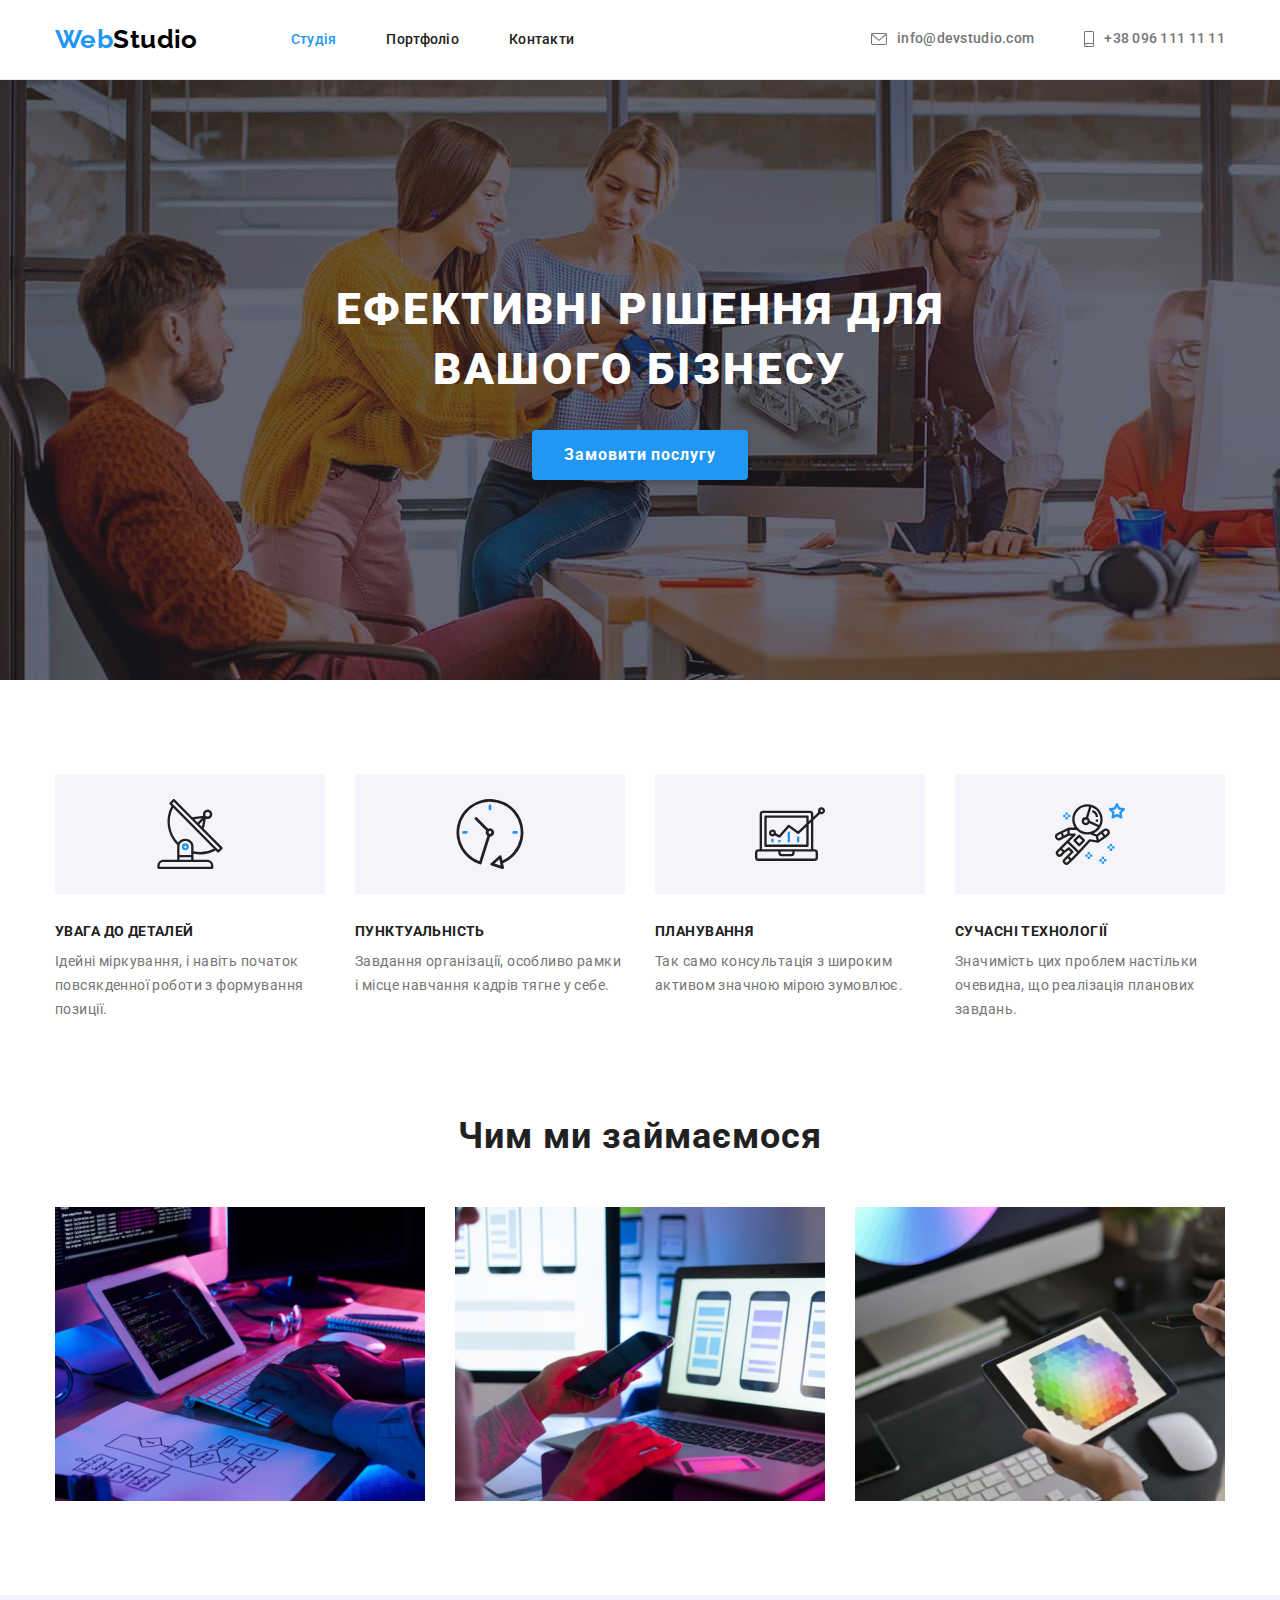
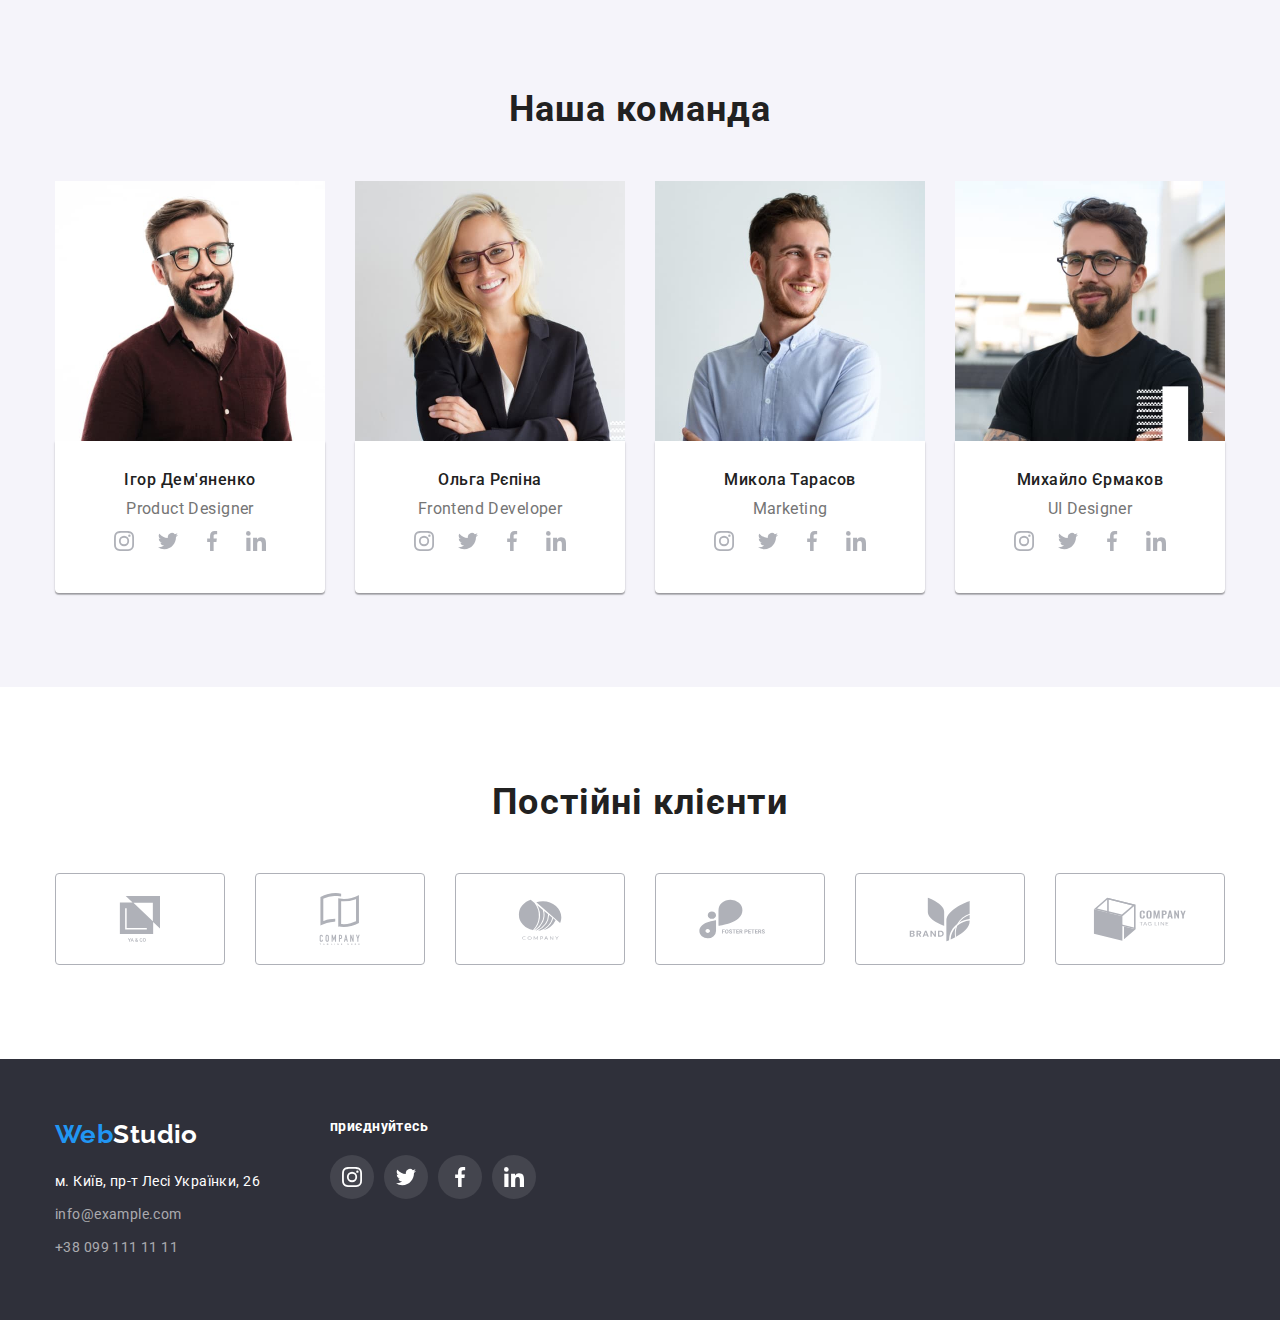
==== commit be7df50a: "add hw4" ====
--- a/index.html
+++ b/index.html
@@ -400,67 +400,69 @@
     <!--FOOTER-->
     <footer class="footer">
       <div class="container footer-container">
-        <a class="footer-link link" href="x"
-          ><span class="text-list">Web</span>Studio</a
-        >
-
-        <address class="adress-page">
-          <ul class="page-box list">
-            <li class="box-list">
-              <a
-                class="box-link link"
-                href="r-pagehttps://goo.gl/maps/kPVRU7UFDcs5jLM89"
-                target="_blank"
-                rel="noopener noreferrer"
-                >м. Київ, пр-т Лесі Українки, 26</a
-              >
-            </li>
-            <li class="box-list">
-              <a class="link-mail link" href="mailto:info@example.com"
-                >info@example.com</a
-              >
-            </li>
-            <li class="box-list">
-              <a class="link-tel link" href="tel:+380991111111"
-                >+38 099 111 11 11</a
-              >
-            </li>
-          </ul>
-        </address>
-      </div>
-      <div class="container footer-block-wrap">
-        <h2 class="footer-block-title">приєднуйтесь</h2>
-        <ul class="footer-item-icon">
-          <li class="footer-block-list">
-            <a class="footer-block-link" href="">
-              <svg class="footer-block-icon" width="20" height="20">
-                <use href="./images/symbol-defs.svg#icon-instagram"></use>
-              </svg>
-            </a>
-          </li>
-          <li class="footer-block-list">
-            <a class="footer-block-link" href="">
-              <svg class="footer-block-icon" width="20" height="20">
-                <use href="./images/symbol-defs.svg#icon-twitter"></use>
-              </svg>
-            </a>
-          </li>
-          <li class="footer-block-list">
-            <a class="footer-block-link" href="">
-              <svg class="footer-block-icon" width="20" height="20">
-                <use href="./images/symbol-defs.svg#icon-facebook"></use>
-              </svg>
-            </a>
-          </li>
-
-          <li class="footer-block-list">
-            <a class="footer-block-link" href="">
-              <svg class="footer-block-icon" width="20" height="20">
-                <use href="./images/symbol-defs.svg#icon-linkedin"></use>
-              </svg>
-            </a>
-          </li>
-        </ul>
+        <div class="footer-block">
+          <a class="footer-link link" href="x"
+            ><span class="text-list">Web</span>Studio</a
+          >
+
+          <address class="adress-page">
+            <ul class="page-box list">
+              <li class="box-list">
+                <a
+                  class="box-link link"
+                  href="r-pagehttps://goo.gl/maps/kPVRU7UFDcs5jLM89"
+                  target="_blank"
+                  rel="noopener noreferrer"
+                  >м. Київ, пр-т Лесі Українки, 26</a
+                >
+              </li>
+              <li class="box-list">
+                <a class="link-mail link" href="mailto:info@example.com"
+                  >info@example.com</a
+                >
+              </li>
+              <li class="box-list">
+                <a class="link-tel link" href="tel:+380991111111"
+                  >+38 099 111 11 11</a
+                >
+              </li>
+            </ul>
+          </address>
+        </div>
+        <div class="footer-block-wrap">
+          <h2 class="footer-block-title">приєднуйтесь</h2>
+          <ul class="footer-item-icon">
+            <li class="footer-block-list">
+              <a class="footer-block-link" href="">
+                <svg class="footer-block-icon" width="20" height="20">
+                  <use href="./images/symbol-defs.svg#icon-instagram"></use>
+                </svg>
+              </a>
+            </li>
+            <li class="footer-block-list">
+              <a class="footer-block-link" href="">
+                <svg class="footer-block-icon" width="20" height="20">
+                  <use href="./images/symbol-defs.svg#icon-twitter"></use>
+                </svg>
+              </a>
+            </li>
+            <li class="footer-block-list">
+              <a class="footer-block-link" href="">
+                <svg class="footer-block-icon" width="20" height="20">
+                  <use href="./images/symbol-defs.svg#icon-facebook"></use>
+                </svg>
+              </a>
+            </li>
+
+            <li class="footer-block-list">
+              <a class="footer-block-link" href="">
+                <svg class="footer-block-icon" width="20" height="20">
+                  <use href="./images/symbol-defs.svg#icon-linkedin"></use>
+                </svg>
+              </a>
+            </li>
+          </ul>
+        </div>
       </div>
     </footer>
   </body>
--- a/css/styles.css
+++ b/css/styles.css
@@ -494,14 +494,13 @@
 
 /* ------------------------------FOOTER---------------------------------- */
 .footer {
-  display: flex;
   padding-top: 60px;
   padding-bottom: 60px;
   background: var(--footer-color);
 }
 
 .footer-container {
-  display: block;
+  display: flex;
 }
 
 .footer-link {
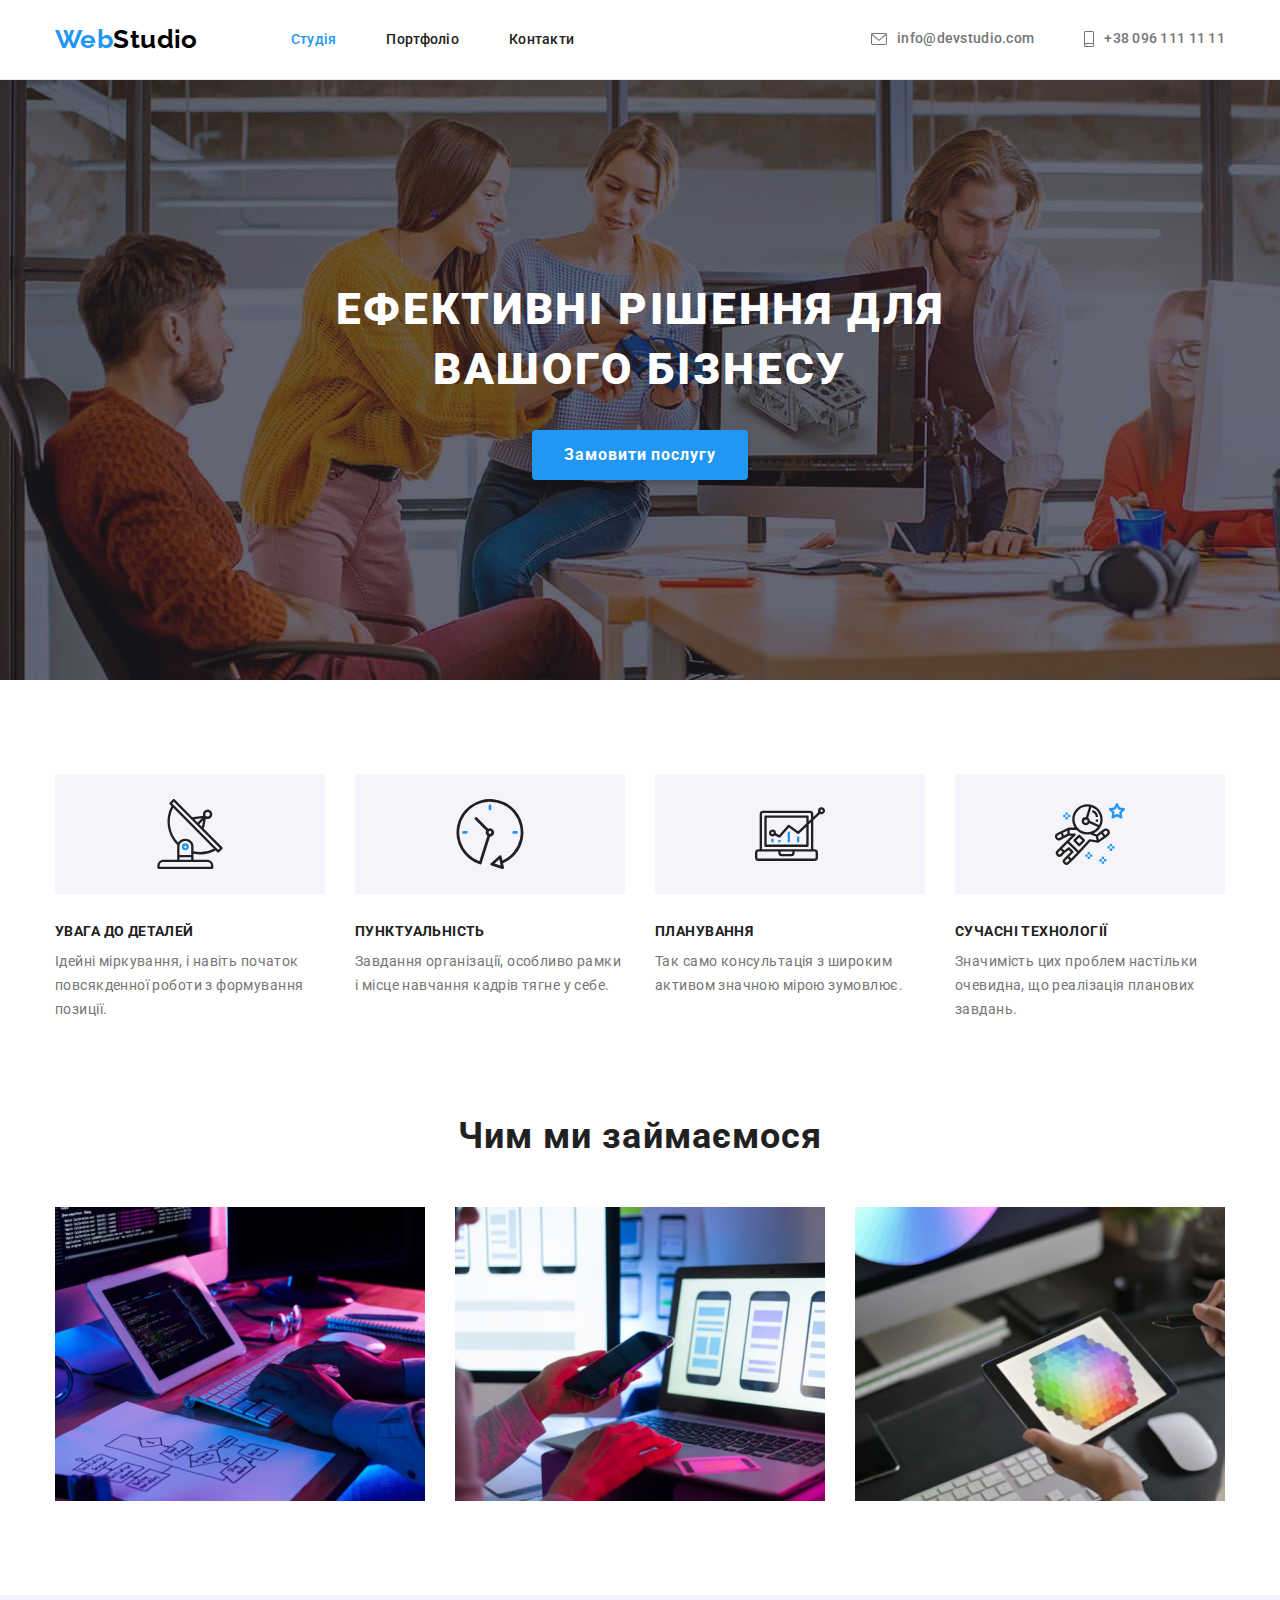
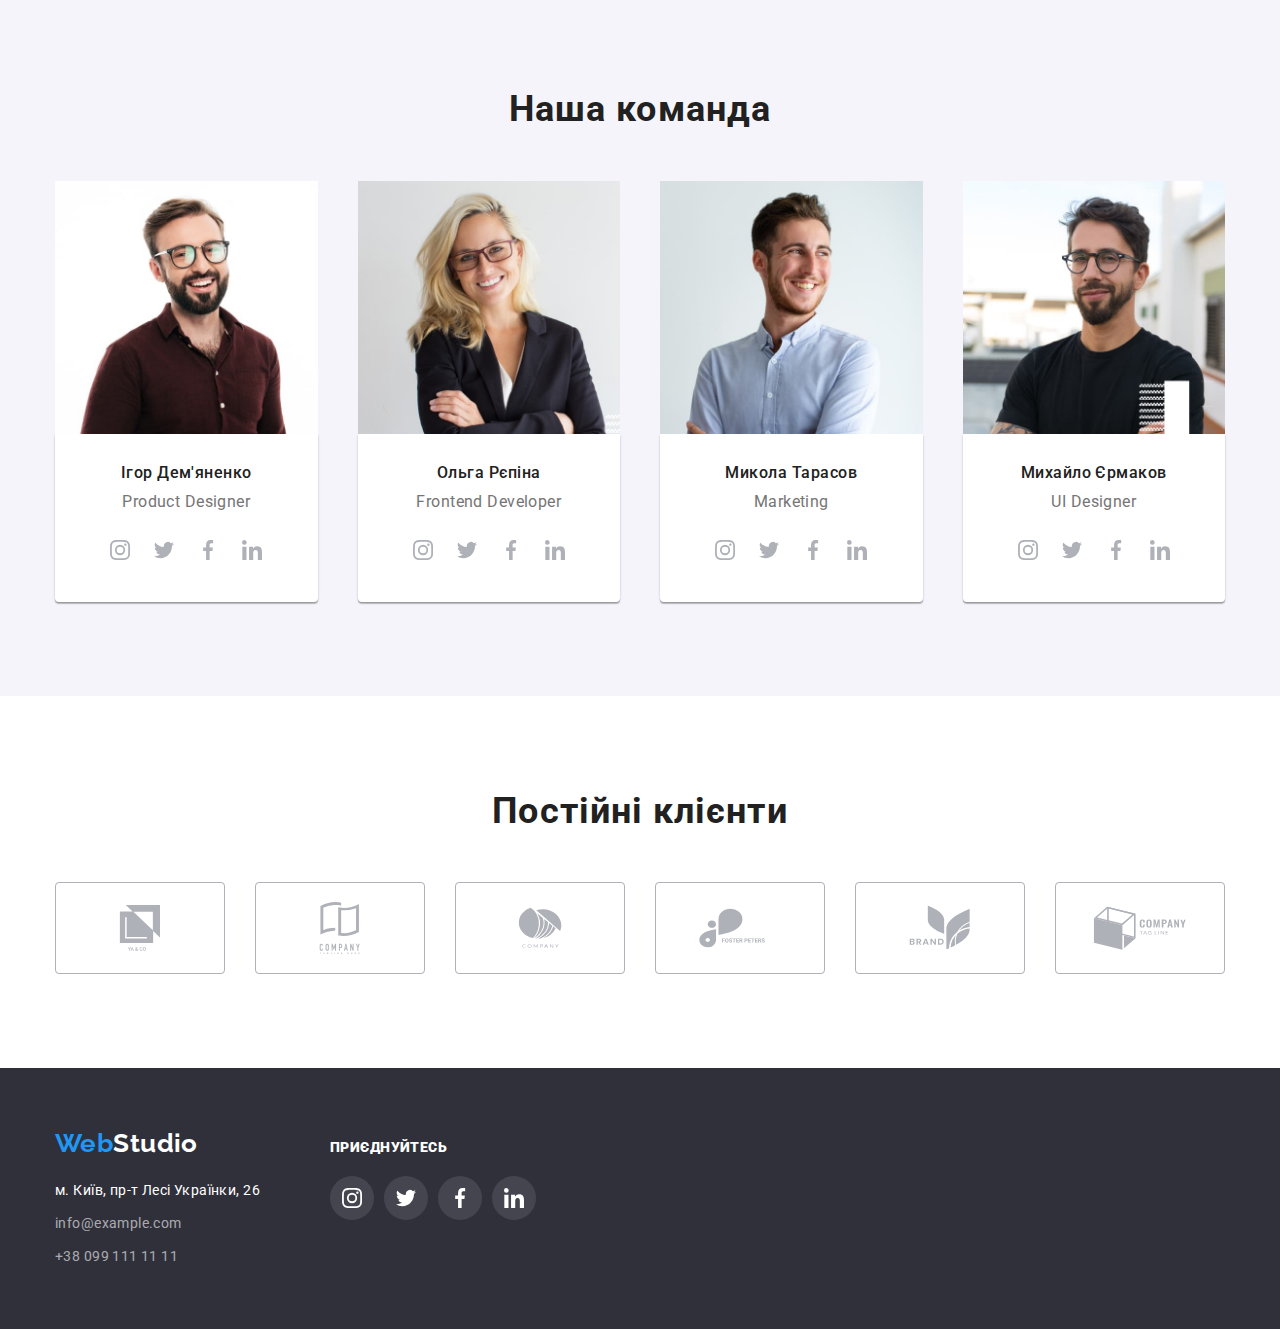
==== commit 2a7e5818: "випривив зауваження ментора" ====
--- a/index.html
+++ b/index.html
@@ -430,7 +430,7 @@
           </address>
         </div>
         <div class="footer-block-wrap">
-          <h2 class="footer-block-title">приєднуйтесь</h2>
+          <p class="footer-block-title"><b>приєднуйтесь</b></p>
           <ul class="footer-item-icon">
             <li class="footer-block-list">
               <a class="footer-block-link" href="">
--- a/css/styles.css
+++ b/css/styles.css
@@ -279,13 +279,10 @@
   display: block;
   content: "";
   margin-bottom: 30px;
-  padding: 25px 100px;
 
   width: 270px;
   height: 120px;
 
-  background-repeat: no-repeat;
-  background-position: center;
   background: var(--background-color-icon-advantage);
   border-radius: 4px;
 }
@@ -376,6 +373,7 @@
 
 .list-item {
   display: flex;
+  gap: 10px;
 }
 
 .command-main {
@@ -399,7 +397,7 @@
 
 .list-text {
   text-align: center;
-
+  margin-bottom: 16px;
   font-size: 16px;
   line-height: 1.18;
 
@@ -419,7 +417,7 @@
 .command-soc-link:hover,
 .command-soc-link:focus {
   background-color: var(--acent-color);
-  /* color: var(--white-text-color); */
+  color: var(--white-text-color);
 }
 
 .command-soc-link {
@@ -431,9 +429,12 @@
   width: 100%;
   border-radius: 50%;
 
-  fill: var(--color-icon-command);
-}
-
+  color: var(--color-icon-command);
+}
+
+.icon-command {
+  fill: currentColor;
+}
 .icon-command:hover,
 .icon-command:focus {
   fill: var(--white-text-color);
@@ -469,6 +470,7 @@
 .client-link:hover,
 .client-link:focus {
   border-color: var(--acent-color);
+  color: var(--acent-color);
 }
 
 .client-link {
@@ -501,6 +503,7 @@
 
 .footer-container {
   display: flex;
+  align-items: baseline;
 }
 
 .footer-link {
@@ -566,13 +569,14 @@
   font-size: 14px;
   line-height: 1.14;
   letter-spacing: 0.03em;
+  text-transform: uppercase;
 
   color: var(--white-text-color);
 }
 
 .footer-item-icon {
   display: flex;
-  justify-content: space-between;
+
   gap: 10px;
   list-style: none;
 }
@@ -654,8 +658,9 @@
   gap: 30px;
 }
 
-.portfolio-box:hover,
-.portfolio-box:focus {
+.item-portfolio-card:hover,
+.item-portfolio-card:focus {
+  display: block;
   box-shadow: 0px 1px 1px rgba(0, 0, 0, 0.12), 0px 4px 4px rgba(0, 0, 0, 0.06),
     1px 4px 6px rgba(0, 0, 0, 0.16);
 }
